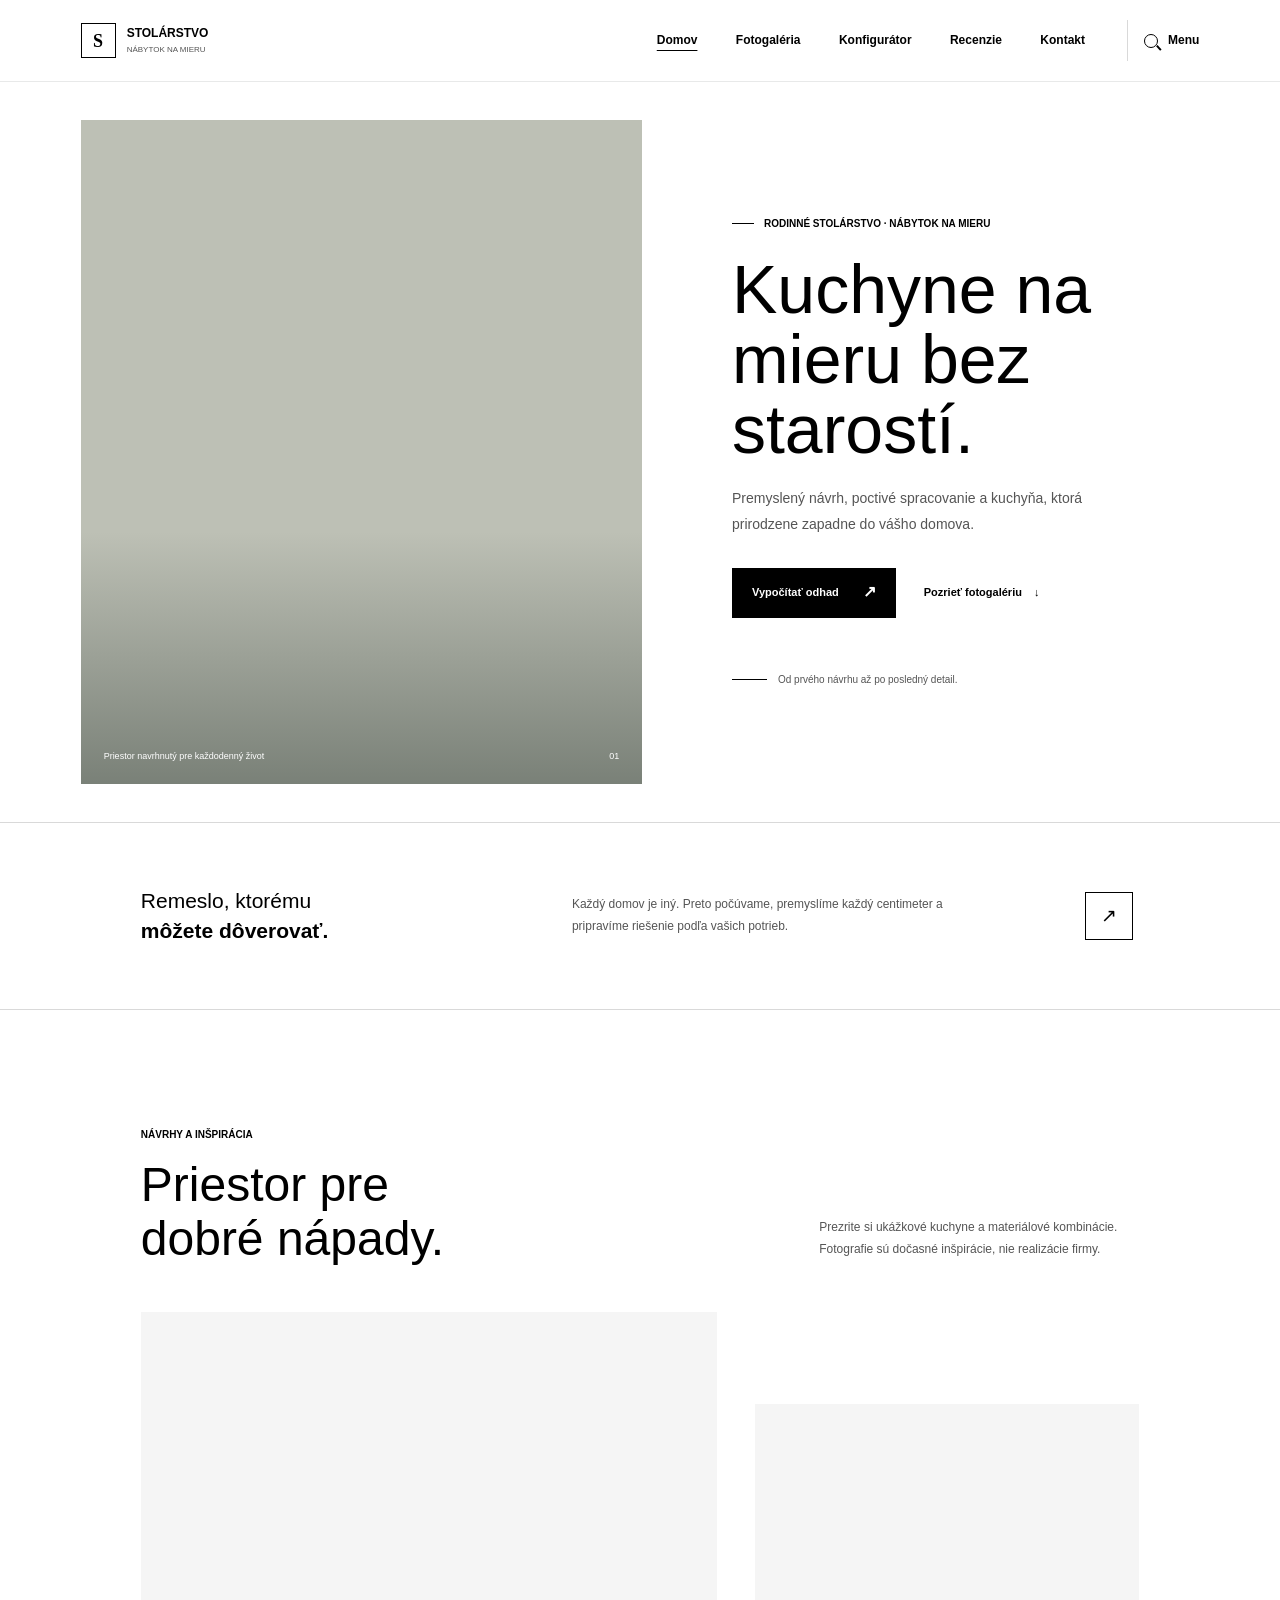
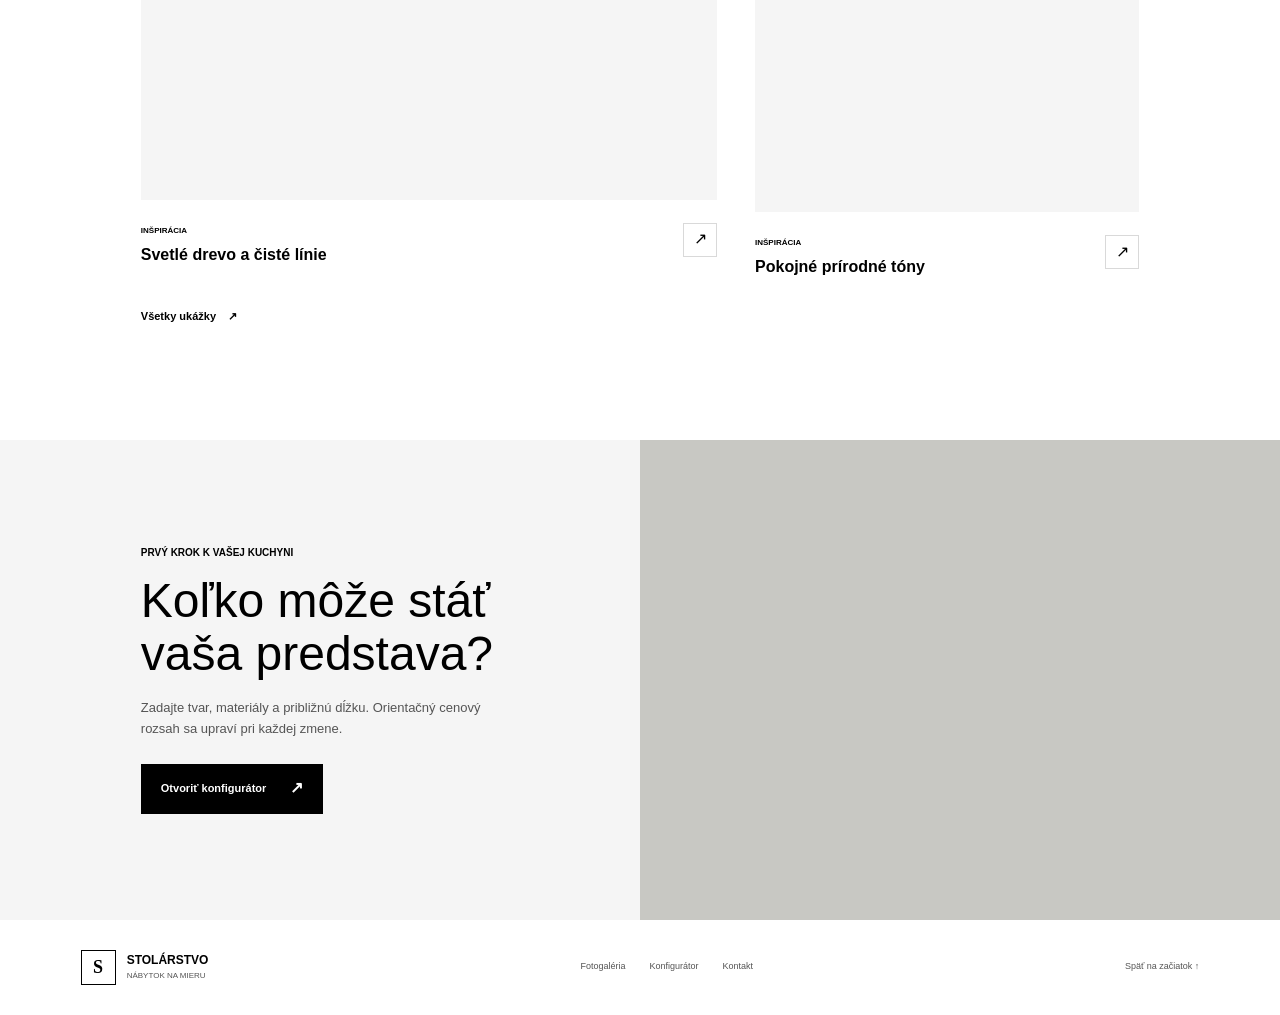
==== index.html @ f1f0528e "Reálna stránka" ====
<!doctype html>
<html lang="sk">
<head>
  <meta charset="utf-8">
  <meta name="viewport" content="width=device-width, initial-scale=1">
  <meta name="theme-color" content="#ffffff">
  <meta name="description" content="Rodinné stolárstvo a kuchyne na mieru. Pozrite si ukážky a vypočítajte si orientačnú cenu kuchyne.">
  <title>Stolárstvo na mieru | Domov</title>
  <link rel="stylesheet" href="styles.css">
  <script src="app.js" defer></script>
</head>
<body>
  <header class="site-header">
    <a class="brand" href="index.html" aria-label="Stolárstvo, domov">
      <span class="brand-mark" aria-hidden="true">S</span>
      <span>STOLÁRSTVO<span class="brand-sub">NÁBYTOK NA MIERU</span></span>
    </a>
    <nav class="desktop-nav" aria-label="Hlavná navigácia">
      <a href="index.html" aria-current="page">Domov</a>
      <a href="galeria.html">Fotogaléria</a>
      <a href="konfigurator.html">Konfigurátor</a>
      <a href="recenzie.html">Recenzie</a>
      <a href="kontakt.html">Kontakt</a>
    </nav>
    <button class="menu-toggle" type="button" aria-expanded="false" aria-controls="quick-menu" aria-label="Otvoriť ponuku">
      <span class="search-icon" aria-hidden="true"></span><span>Menu</span>
    </button>
    <nav class="quick-menu" id="quick-menu" aria-label="Ponuka" hidden>
      <a href="index.html" aria-current="page">Domov <span>01</span></a>
      <a href="galeria.html">Fotogaléria <span>02</span></a>
      <a href="konfigurator.html">Konfigurátor <span>03</span></a>
      <a href="recenzie.html">Recenzie <span>04</span></a>
      <a href="kontakt.html">Kontakt <span>05</span></a>
    </nav>
  </header>

  <main>
    <section class="hero" id="domov">
      <div class="hero-copy">
        <p class="eyebrow"><span></span> Rodinné stolárstvo · nábytok na mieru</p>
        <h1>Kuchyne na<br>mieru bez<br><em>starostí.</em></h1>
        <p class="hero-lead">Premyslený návrh, poctivé spracovanie a kuchyňa, ktorá prirodzene zapadne do vášho domova.</p>
        <div class="hero-actions">
          <a class="button button-dark" href="konfigurator.html">Vypočítať odhad <span aria-hidden="true">↗</span></a>
          <a class="text-link" href="galeria.html">Pozrieť fotogalériu <span aria-hidden="true">↓</span></a>
        </div>
        <div class="hero-note"><span class="note-line"></span><span>Od prvého návrhu až po posledný detail.</span></div>
      </div>
      <div class="hero-image" role="img" aria-label="Svetlá kuchyňa s drevenými detailmi">
        <div class="image-caption"><span>Priestor navrhnutý pre každodenný život</span><span>01</span></div>
      </div>
    </section>

    <section class="intro-band" aria-label="Prístup firmy">
      <p>Remeslo, ktorému<br><strong>môžete dôverovať.</strong></p>
      <p>Každý domov je iný. Preto počúvame, premyslíme každý centimeter a pripravíme riešenie podľa vašich potrieb.</p>
      <a href="kontakt.html" class="round-link" aria-label="Kontaktujte nás">↗</a>
    </section>

    <section class="section-wrap home-gallery" aria-labelledby="home-gallery-title">
      <div class="section-heading">
        <div><p class="eyebrow">Návrhy a inšpirácia</p><h2 id="home-gallery-title">Priestor pre<br><em>dobré nápady.</em></h2></div>
        <p>Prezrite si ukážkové kuchyne a materiálové kombinácie. Fotografie sú dočasné inšpirácie, nie realizácie firmy.</p>
      </div>
      <div class="project-grid">
        <a class="project project-large" href="galeria.html">
          <div class="project-photo photo-one" role="img" aria-label="Svetlá kuchyňa s drevenými prvkami"></div>
          <div class="project-meta"><div><span class="project-type">INŠPIRÁCIA</span><h3>Svetlé drevo a čisté línie</h3></div><span class="project-arrow" aria-hidden="true">↗</span></div>
        </a>
        <a class="project project-small" href="galeria.html">
          <div class="project-photo photo-two" role="img" aria-label="Moderný jedálenský priestor v prírodných odtieňoch"></div>
          <div class="project-meta"><div><span class="project-type">INŠPIRÁCIA</span><h3>Pokojné prírodné tóny</h3></div><span class="project-arrow" aria-hidden="true">↗</span></div>
        </a>
      </div>
      <a class="text-link section-link" href="galeria.html">Všetky ukážky <span aria-hidden="true">↗</span></a>
    </section>

    <section class="home-config">
      <div class="home-config-copy">
        <p class="eyebrow">Prvý krok k vašej kuchyni</p>
        <h2>Koľko môže stáť<br><em>vaša predstava?</em></h2>
        <p>Zadajte tvar, materiály a približnú dĺžku. Orientačný cenový rozsah sa upraví pri každej zmene.</p>
        <a class="button button-dark" href="konfigurator.html">Otvoriť konfigurátor <span aria-hidden="true">↗</span></a>
      </div>
      <div class="home-config-image" role="img" aria-label="Detail modernej kuchyne"></div>
    </section>
  </main>

  <footer class="site-footer">
    <a class="brand brand-footer" href="index.html"><span class="brand-mark" aria-hidden="true">S</span><span>STOLÁRSTVO<span class="brand-sub">NÁBYTOK NA MIERU</span></span></a>
    <nav aria-label="Odkazy v pätičke"><a href="galeria.html">Fotogaléria</a><a href="konfigurator.html">Konfigurátor</a><a href="kontakt.html">Kontakt</a></nav>
    <a href="#domov">Späť na začiatok ↑</a>
  </footer>
</body>
</html>
---- styles.css ----
:root {
  color-scheme: light;
  --paper: #ffffff;
  --paper-deep: #f5f5f5;
  --ink: #000000;
  --muted: #555555;
  --green: #000000;
  --clay: #000000;
  --line: #d9d9d9;
  --display: Calibre, Helvetica, Arial, sans-serif;
  --body: Calibre, Helvetica, Arial, sans-serif;
}

* { box-sizing: border-box; }
html { scroll-behavior: smooth; scroll-padding-top: 6rem; }
body { margin: 0; background: var(--paper); color: var(--ink); font-family: var(--body); line-height: 1.55; }
a { color: inherit; text-decoration: none; }
button, input, select { font: inherit; }
button, a, select { -webkit-tap-highlight-color: transparent; }
::selection { color: white; background: var(--clay); }

.site-header { height: 82px; padding: 0 6.3vw; display: flex; align-items: center; justify-content: space-between; position: relative; z-index: 5; border-bottom: 1px solid rgba(30, 45, 39, .1); }
.brand { display: inline-flex; gap: 11px; align-items: center; font: 800 12px/1.1 var(--display); letter-spacing: 0; }
.brand-mark { width: 35px; height: 35px; border: 1px solid var(--ink); display: grid; place-items: center; font: 600 18px/1 Georgia, serif; }
.brand-sub { display: block; margin-top: 5px; font: 500 8px/1 var(--body); letter-spacing: 0; color: var(--muted); }
.desktop-nav { display: flex; align-items: center; gap: clamp(20px, 3vw, 46px); margin-left: auto; margin-right: 42px; }
.desktop-nav a, .menu-toggle { font-size: 12px; font-weight: 600; }
.desktop-nav a { transition: color .2s ease; }
.desktop-nav a:hover, .text-link:hover { color: var(--clay); }
.menu-toggle { display: flex; align-items: center; gap: 10px; padding: 11px 0 11px 16px; border: 0; border-left: 1px solid var(--line); background: transparent; cursor: pointer; }
.search-icon { width: 14px; height: 14px; border: 1.5px solid currentColor; border-radius: 50%; display: inline-block; position: relative; }
.search-icon::after { content: ""; width: 6px; height: 1.5px; background: currentColor; position: absolute; right: -5px; bottom: -2px; transform: rotate(48deg); }
.quick-menu { position: absolute; right: 6.3vw; top: 70px; width: min(330px, calc(100vw - 32px)); padding: 12px 24px; background: var(--ink); color: var(--paper); box-shadow: 0 16px 40px #18272030; }
.quick-menu[hidden] { display: none; }
.quick-menu a { min-height: 54px; border-bottom: 1px solid #ffffff25; display: flex; justify-content: space-between; align-items: center; font: 600 14px var(--display); }
.quick-menu a:last-child { border-bottom: 0; }
.quick-menu a span { color: #c8a58d; font: 500 10px var(--body); }

.hero { position: relative; min-height: min(740px, calc(100vh - 82px)); display: grid; grid-template-columns: 1.05fr .95fr; padding: 0 6.3vw; overflow: hidden; }
.hero-copy { grid-column: 2; grid-row: 1; align-self: center; padding: 70px 0 70px 5vw; position: relative; z-index: 1; animation: rise-in .7s both; }
.eyebrow { margin: 0 0 24px; color: var(--clay); font: 700 10px/1.3 var(--body); letter-spacing: 0; text-transform: uppercase; }
.hero .eyebrow { display: flex; align-items: center; gap: 10px; }
.hero .eyebrow span { width: 22px; height: 1px; background: var(--clay); }
h1, h2, h3, p { margin-top: 0; }
h1, h2 { font-family: var(--display); font-weight: 500; letter-spacing: 0; }
h1 { margin-bottom: 22px; font-size: clamp(48px, 6vw, 84px); line-height: 1.03; }
h1 em, h2 em { color: inherit; font-family: inherit; font-style: normal; font-weight: 400; }
.hero-lead { max-width: 405px; color: var(--muted); font-size: 14px; line-height: 1.85; }
.hero-actions { display: flex; align-items: center; gap: 28px; margin-top: 30px; }
.button { min-height: 50px; display: inline-flex; justify-content: center; align-items: center; gap: 24px; padding: 0 20px; border: 0; font-size: 11px; font-weight: 700; cursor: pointer; transition: background .2s ease, transform .2s ease; }
.button:hover { transform: translateY(-2px); }
.button span { font-size: 16px; }
.button-dark { color: white; background: var(--green); }
.button-dark:hover { background: #20342b; }
.button-clay { color: white; background: var(--clay); }
.button-clay:hover { background: #9e4b34; }
.button-light { color: var(--ink); background: var(--paper); }
.button-light:hover { background: white; }
.text-link { display: inline-flex; gap: 12px; align-items: center; font-size: 11px; font-weight: 700; transition: color .2s; }
.hero-note { display: flex; align-items: center; gap: 11px; margin-top: 54px; color: var(--muted); font-size: 10px; }
.note-line { width: 35px; height: 1px; background: var(--clay); }
.hero-image { grid-column: 1; grid-row: 1; position: relative; min-height: 580px; margin: 38px 2vw 38px 0; background: #bdc0b5 url("https://images.unsplash.com/photo-1600607687939-ce8a6c25118c?auto=format&fit=crop&w=1400&q=85") center 55% / cover; animation: image-in .9s both; }
.hero-image::after { content: ""; inset: 0; position: absolute; background: linear-gradient(0deg, #16231d67, transparent 38%); }
.image-caption { position: absolute; z-index: 1; bottom: 20px; left: 23px; right: 23px; color: white; display: flex; justify-content: space-between; font-size: 9px; }
.hero-stamp { display: none; }
.stamp-star { margin-top: 4px; font-size: 15px; }
.hero-index { position: absolute; left: 1.6vw; bottom: 52px; writing-mode: vertical-rl; color: #a7a69e; font-size: 9px; }

.intro-band { min-height: 188px; padding: 38px 11vw; background: var(--paper); color: var(--ink); border-top: 1px solid var(--line); border-bottom: 1px solid var(--line); display: grid; grid-template-columns: 1fr 1.25fr 54px; gap: 8vw; align-items: center; }
.intro-band p:first-child { margin: 0; font: 400 21px/1.45 var(--display); }
.intro-band p:first-child strong { font-weight: 700; }
.intro-band p:nth-child(2) { max-width: 410px; margin: 0; color: var(--muted); font-size: 12px; line-height: 1.8; }
.round-link { width: 48px; height: 48px; display: grid; place-items: center; border: 1px solid var(--ink); font-size: 19px; transition: background .2s, color .2s; }
.round-link:hover { background: var(--ink); color: white; }

.section-wrap { padding: 118px 11vw 112px; }
.section-heading { display: flex; justify-content: space-between; align-items: end; gap: 40px; margin-bottom: 46px; }
.section-heading .eyebrow, .config-content .eyebrow { margin-bottom: 17px; }
h2 { margin-bottom: 0; font-size: clamp(38px, 4.5vw, 60px); line-height: 1.12; }
.section-heading > p { max-width: 320px; margin: 0 0 5px; color: var(--muted); font-size: 12px; line-height: 1.8; }
.project-grid { display: grid; grid-template-columns: 1.2fr .8fr; gap: 38px; align-items: start; }
.project-small { margin-top: 92px; }
.project-photo { width: 100%; background-color: var(--paper-deep); background-position: center; background-size: cover; }
.photo-one { aspect-ratio: 1.18; background-image: url("https://images.unsplash.com/photo-1600607687920-4e2a09cf159d?auto=format&fit=crop&w=1200&q=85"); }
.photo-two { aspect-ratio: .94; background-image: url("https://images.unsplash.com/photo-1600210492486-724fe5c67fb0?auto=format&fit=crop&w=1000&q=85"); }
.project-meta { display: flex; justify-content: space-between; align-items: center; padding: 16px 0 0; }
.project-type { color: var(--clay); font-size: 8px; font-weight: 700; }
.project h3 { margin: 5px 0 0; font: 600 16px var(--display); }
.project-arrow { width: 34px; height: 34px; border: 1px solid var(--line); display: grid; place-items: center; transition: background .2s; }
.project:hover .project-arrow { background: var(--paper-deep); }
.project-disclaimer { margin: 9px 0 0; color: var(--muted); font-size: 10px; line-height: 1.65; }
.gallery-note { display: flex; gap: 9px; align-items: center; margin-top: 32px; color: var(--muted); font-size: 10px; }
.gallery-dot { width: 6px; height: 6px; background: var(--clay); border-radius: 50%; }

.config-section { display: grid; grid-template-columns: 1fr 1fr; min-height: 690px; background: var(--paper-deep); }
.config-photo { background: #b6a48e url("https://images.unsplash.com/photo-1600607687939-ce8a6c25118c?auto=format&fit=crop&w=1200&q=85") center / cover; min-height: 620px; }
.config-content { width: min(520px, 100%); align-self: center; padding: 84px clamp(35px, 7vw, 100px); }
.config-content h2 { font-size: clamp(38px, 4vw, 54px); }
.config-intro { max-width: 400px; margin: 19px 0 28px; color: var(--muted); font-size: 12px; line-height: 1.8; }
.config-form { display: grid; grid-template-columns: 1fr 1.3fr; align-items: center; column-gap: 14px; }
.config-form label { display: flex; gap: 10px; align-items: center; padding: 11px 0; border-bottom: 1px solid #c9c1b4; font-size: 10px; color: var(--clay); }
.config-form label span { color: var(--ink); font-weight: 600; }
.config-form select { width: 100%; height: 43px; padding: 0 22px 0 5px; border: 0; border-bottom: 1px solid #c9c1b4; border-radius: 0; background: transparent; color: var(--muted); font-size: 10px; }
.config-form select:focus, .email-form input:focus { outline: 1px solid var(--clay); outline-offset: 2px; }
.config-form .button { grid-column: 1 / -1; justify-self: start; margin-top: 23px; }
.form-note { grid-column: 1 / -1; max-width: 350px; margin: 12px 0 0; color: var(--muted); font-size: 9px; line-height: 1.65; }

.reviews { min-height: 400px; display: grid; grid-template-columns: 100px 1fr auto; align-items: center; gap: 25px; }
.review-mark { align-self: start; color: var(--clay); font: 120px/.8 Georgia, serif; }
.review-copy .eyebrow { margin-bottom: 15px; }
.review-copy h2 { font-size: clamp(34px, 4vw, 52px); }
.review-copy > p:last-child { margin: 18px 0 0; color: var(--muted); font-size: 11px; }
.reviews > .text-link { align-self: end; margin-bottom: 45px; white-space: nowrap; }

.contact-section { min-height: 440px; padding: 82px 11vw; display: grid; grid-template-columns: 1.4fr .6fr; gap: 70px; background: var(--clay); color: white; }
.contact-main .eyebrow { color: #f2c8b7; }
.contact-main h2 { font-size: clamp(43px, 5vw, 66px); }
.contact-main h2 em { color: #bdbdbd; }
.contact-main > p:not(.eyebrow) { max-width: 395px; margin: 18px 0 25px; color: #f2ddd4; font-size: 12px; line-height: 1.8; }
.contact-side { display: flex; flex-direction: column; justify-content: space-between; padding-top: 12px; }
.contact-placeholder { display: flex; gap: 14px; align-items: center; color: #f5dfd6; font-size: 10px; line-height: 1.7; }
.contact-placeholder p { margin: 0; }
.contact-placeholder strong { color: white; }
.contact-symbol { width: 40px; height: 40px; display: grid; place-items: center; border: 1px solid #ffffff65; font-size: 18px; }
.reserve-link { display: flex; justify-content: space-between; align-items: center; padding: 16px 0; border-bottom: 1px solid #ffffff77; font-size: 11px; font-weight: 700; }
.reserve-link span:last-child { font-size: 18px; transition: transform .2s; }
.reserve-link:hover span:last-child { transform: translate(3px, -3px); }

.site-footer { min-height: 95px; padding: 20px 6.3vw; display: flex; justify-content: space-between; align-items: center; gap: 20px; color: var(--muted); font-size: 9px; }
.brand-footer { color: var(--ink); }
.email-dialog { width: min(480px, calc(100vw - 32px)); padding: 45px; border: 0; background: var(--paper); color: var(--ink); box-shadow: 0 25px 80px #10201855; }
.email-dialog::backdrop { background: #15241d9c; backdrop-filter: blur(3px); }
.dialog-close-form { position: absolute; right: 15px; top: 10px; }
.dialog-close { width: 36px; height: 36px; border: 0; background: transparent; color: var(--ink); font-size: 25px; cursor: pointer; }
.email-dialog .eyebrow { margin-bottom: 15px; }
.email-dialog h2 { margin-bottom: 24px; font-size: 37px; }
.email-form { display: grid; }
.email-form label { margin-bottom: 7px; font-size: 10px; font-weight: 700; }
.email-form input { height: 46px; margin-bottom: 17px; padding: 0 12px; border: 1px solid var(--line); background: white; font-size: 12px; }
.email-form .button { justify-self: start; }
.dialog-error { color: #9e3f2a; font-size: 11px; }

@keyframes rise-in { from { opacity: 0; transform: translateY(14px); } to { opacity: 1; transform: translateY(0); } }
@keyframes image-in { from { opacity: 0; transform: translateX(14px); } to { opacity: 1; transform: translateX(0); } }

@media (max-width: 850px) {
  .site-header { height: 72px; padding: 0 5vw; }
  .desktop-nav { gap: 18px; margin-right: 24px; }
  .desktop-nav a { font-size: 10px; }
  .hero { min-height: unset; padding: 0 5vw; grid-template-columns: 1fr 1fr; }
  .hero-copy { padding: 55px 8px 55px 0; }
  .hero-image { min-height: 500px; margin: 28px 0 28px 15px; }
  .hero-stamp { right: -8px; width: 90px; height: 90px; }
  .intro-band { padding: 34px 7vw; gap: 5vw; }
  .section-wrap { padding: 90px 7vw; }
  .config-content { padding: 70px 6vw; }
  .config-photo { min-height: 580px; }
  .reviews { grid-template-columns: 65px 1fr; }
  .reviews > .text-link { grid-column: 2; justify-self: start; margin: 0; }
  .contact-section { padding: 75px 7vw; }
}

@media (max-width: 620px) {
  html { scroll-padding-top: 4rem; }
  .site-header { height: 66px; padding: 0 20px; }
  .brand { font-size: 10px; }
  .brand-mark { width: 31px; height: 31px; }
  .desktop-nav { display: none; }
  .menu-toggle { font-size: 11px; }
  .quick-menu { top: 59px; right: 15px; }
  .hero { display: flex; flex-direction: column; padding: 0 20px; }
  .hero-copy { padding: 52px 0 28px; }
  .hero .eyebrow { margin-bottom: 20px; }
  h1 { font-size: clamp(48px, 13vw, 68px); }
  .hero-lead { max-width: 340px; font-size: 13px; }
  .hero-actions { gap: 19px; flex-wrap: wrap; }
  .button { min-height: 47px; }
  .hero-note { margin-top: 32px; }
  .hero-image { min-height: 370px; margin: 0 0 25px; background-position: center; }
  .hero-stamp { top: 15px; right: 12px; width: 76px; height: 76px; font-size: 8px; }
  .hero-index { display: none; }
  .intro-band { padding: 35px 22px; grid-template-columns: 1fr 44px; gap: 15px 20px; }
  .intro-band p:first-child { font-size: 19px; }
  .intro-band p:nth-child(2) { grid-row: 2; grid-column: 1 / -1; }
  .round-link { grid-column: 2; grid-row: 1; width: 42px; height: 42px; }
  .section-wrap { padding: 75px 22px; }
  .section-heading { display: block; margin-bottom: 31px; }
  .section-heading > p { margin-top: 18px; }
  .project-grid { grid-template-columns: 1fr; gap: 32px; }
  .project-small { margin-top: 0; }
  .photo-one { aspect-ratio: 1.05; }
  .photo-two { aspect-ratio: 1.1; }
  .gallery-note { align-items: flex-start; line-height: 1.6; }
  .config-section { grid-template-columns: 1fr; }
  .config-photo { min-height: 340px; }
  .config-content { padding: 65px 22px 72px; }
  .config-form { column-gap: 9px; grid-template-columns: .9fr 1.1fr; }
  .config-form label { gap: 7px; font-size: 9px; }
  .config-form select { font-size: 9px; }
  .reviews { min-height: unset; padding: 70px 22px; grid-template-columns: 39px 1fr; gap: 15px; }
  .review-mark { font-size: 75px; }
  .review-copy h2 { font-size: 35px; }
  .reviews > .text-link { grid-column: 2; }
  .contact-section { padding: 68px 22px 48px; grid-template-columns: 1fr; gap: 42px; }
  .contact-main h2 { font-size: 46px; }
  .contact-side { gap: 38px; }
  .site-footer { padding: 25px 20px; flex-wrap: wrap; }
  .site-footer > span { order: 3; width: 100%; }
  .site-footer > a:last-child { font-size: 9px; }
  .email-dialog { padding: 40px 25px 28px; }
}

@media (prefers-reduced-motion: reduce) {
  *, *::before, *::after { scroll-behavior: auto !important; animation-duration: .01ms !important; animation-iteration-count: 1 !important; transition-duration: .01ms !important; }
}

.desktop-nav a[aria-current="page"], .quick-menu a[aria-current="page"] { text-decoration: underline; text-underline-offset: 6px; }
.button-dark:hover { background: #292929; }
.hero h1 { font-size: 68px; }
.section-heading h2, .home-config h2 { font-size: 48px; }
.site-footer nav { display: flex; gap: 24px; }
.site-footer nav a:hover, .site-footer > a:last-child:hover { color: var(--ink); }
.section-link { margin-top: 32px; }

.home-config { display: grid; grid-template-columns: 1fr 1fr; min-height: 480px; background: var(--paper-deep); }
.home-config-copy { align-self: center; padding: 70px 11vw; }
.home-config-copy .eyebrow { margin-bottom: 16px; }
.home-config-copy h2 { margin: 0 0 18px; line-height: 1.1; }
.home-config-copy > p:not(.eyebrow) { max-width: 390px; margin-bottom: 25px; color: var(--muted); font-size: 13px; }
.home-config-image { min-height: 430px; background: #c8c8c3 url("https://images.unsplash.com/photo-1600607687939-ce8a6c25118c?auto=format&fit=crop&w=1200&q=85") center / cover; }

.page-main { min-height: calc(100vh - 180px); }
.page-intro { max-width: 1180px; margin: 0 auto; padding: 92px 40px 58px; }
.page-intro .eyebrow { margin-bottom: 18px; }
.page-title { margin: 0 0 18px; font-size: 62px; line-height: 1.04; }
.page-intro > p:last-child { max-width: 570px; margin: 0; color: var(--muted); font-size: 14px; line-height: 1.8; }
.page-intro + .gallery-grid, .page-intro + .review-summary, .page-intro + .contact-details { margin-top: 0; }

.config-layout { display: grid; grid-template-columns: minmax(300px, .9fr) minmax(440px, 1.1fr); align-items: stretch; background: var(--paper-deep); }
.config-page-photo { min-height: 760px; background: #c6c6c1 url("https://images.unsplash.com/photo-1600607687939-ce8a6c25118c?auto=format&fit=crop&w=1200&q=85") center / cover; }
.config-panel { width: min(680px, 100%); align-self: center; padding: 60px clamp(35px, 6vw, 88px); }
.config-panel > .eyebrow { margin-bottom: 24px; }
.config-form-page { grid-template-columns: repeat(2, minmax(0, 1fr)); gap: 17px 20px; }
.config-form-page .field { min-width: 0; }
.field { display: grid; gap: 8px; }
.field > label { font-size: 11px; font-weight: 600; }
.field select, .field input { width: 100%; height: 46px; padding: 0 12px; border: 1px solid #c9c9c9; border-radius: 0; background: white; color: var(--ink); font-size: 12px; }
.field select:focus, .field input:focus { outline: 1px solid var(--ink); outline-offset: 2px; }
.length-input { position: relative; }
.length-input input { padding-right: 36px; }
.length-input > span { position: absolute; right: 12px; top: 50%; color: var(--muted); font-size: 12px; transform: translateY(-50%); }
.field input:disabled { background: #e8e8e8; color: #777; }
.check-field { display: flex; align-items: center; gap: 10px; align-self: end; min-height: 46px; font-size: 11px; cursor: pointer; }
.check-field input { width: 16px; height: 16px; accent-color: var(--ink); }
.price-result { grid-column: 1 / -1; margin-top: 8px; padding: 20px 0 17px; border-top: 1px solid #c9c9c9; border-bottom: 1px solid #c9c9c9; }
.result-label { display: block; margin-bottom: 5px; color: var(--muted); font-size: 11px; }
.price-result output { display: block; font-size: 25px; font-weight: 600; font-variant-numeric: tabular-nums; }
.price-result p { margin: 8px 0 0; color: var(--muted); font-size: 10px; }
.config-form-page > .button { grid-column: 1 / -1; justify-self: start; margin-top: 1px; }
.booking-link { margin-top: 24px; }
.email-dialog { position: fixed; max-height: calc(100vh - 32px); overflow: auto; }
.dialog-summary { padding: 12px 0; border-top: 1px solid var(--line); border-bottom: 1px solid var(--line); color: var(--muted); font-size: 12px; }
.form-status { margin: 14px 0 0; color: var(--ink); font-size: 12px; font-weight: 600; }

.gallery-grid { display: grid; grid-template-columns: repeat(2, minmax(0, 1fr)); gap: 55px 38px; max-width: 1180px; margin: 0 auto; padding: 0 40px 20px; }
.gallery-item { min-width: 0; }
.gallery-item-offset { margin-top: 100px; }
.gallery-item img { display: block; width: 100%; aspect-ratio: 1.15; object-fit: cover; background: var(--paper-deep); }
.gallery-item > div { padding-top: 16px; }
.gallery-item h2 { margin: 6px 0 5px; font-size: 19px; line-height: 1.3; }
.gallery-item p { max-width: 420px; margin: 0; color: var(--muted); font-size: 12px; }
.gallery-disclaimer { max-width: 1180px; margin: 25px auto 0; padding: 0 40px 90px; color: var(--muted); font-size: 11px; }

.review-summary { max-width: 1180px; margin: 0 auto 34px; padding: 27px 40px; display: flex; align-items: center; gap: 24px; border-top: 1px solid var(--line); border-bottom: 1px solid var(--line); }
.review-summary > div { display: flex; align-items: center; gap: 15px; }
.summary-number { font-size: 42px; line-height: 1; font-variant-numeric: tabular-nums; }
.stars { color: #8a6a22; font-size: 16px; letter-spacing: 1px; }
.review-summary p { margin: 0; color: var(--muted); font-size: 11px; line-height: 1.7; }
.review-summary strong { color: var(--ink); }
.review-list { max-width: 1180px; margin: 0 auto; padding: 0 40px; display: grid; grid-template-columns: repeat(3, minmax(0, 1fr)); gap: 34px; }
.review-item { padding: 20px 0 25px; border-bottom: 1px solid var(--line); }
.review-rating { display: flex; flex-direction: column; align-items: flex-start; gap: 5px; }
.review-rating > span:last-child { color: var(--muted); font-size: 9px; text-transform: uppercase; }
.review-item h2 { margin: 22px 0 10px; font-size: 20px; line-height: 1.3; }
.review-item > p:not(.review-author) { min-height: 80px; margin: 0; color: var(--muted); font-size: 12px; line-height: 1.8; }
.review-author { margin: 20px 0 0; font-size: 11px; font-weight: 600; }
.review-author span { padding: 0 5px; color: #888; }
.review-cta { margin-top: 95px; padding: 65px 11vw; display: flex; flex-wrap: wrap; align-items: center; gap: 20px 40px; background: var(--paper-deep); }
.review-cta .eyebrow { flex-basis: 100%; margin: 0; }
.review-cta h2 { margin: 0 auto 0 0; font-size: 32px; }

.contact-details { max-width: 1180px; margin: 0 auto; padding: 0 40px 85px; display: grid; grid-template-columns: 1fr 1fr; gap: 70px; }
.contact-detail { padding-top: 18px; border-top: 1px solid var(--ink); }
.contact-detail .eyebrow { margin-bottom: 18px; }
.contact-detail h2 { margin: 0 0 14px; font-size: 24px; }
.contact-detail > a, .contact-detail > p:not(.eyebrow) { display: block; margin: 5px 0; color: var(--muted); font-size: 13px; }
.contact-detail > a:hover { color: var(--ink); text-decoration: underline; text-underline-offset: 3px; }
.booking-section { padding: 75px max(40px, calc((100% - 1100px) / 2)); display: grid; grid-template-columns: 1fr 1fr; gap: 70px; background: var(--paper-deep); scroll-margin-top: 30px; }
.booking-copy { align-self: center; }
.booking-copy .eyebrow { margin-bottom: 16px; }
.booking-copy h2 { margin: 0 0 18px; font-size: 44px; line-height: 1.1; }
.booking-copy > p:last-child { max-width: 390px; margin: 0; color: var(--muted); font-size: 12px; line-height: 1.8; }
.booking-form { display: grid; grid-template-columns: 1fr 1fr; align-content: center; gap: 16px; }
.booking-form > .button, .booking-form > .form-note, .booking-form > .form-status { grid-column: 1 / -1; }
.booking-form > .button { justify-self: start; margin-top: 6px; }
.booking-form .form-note { max-width: none; margin: 0; }

@media (max-width: 850px) {
  .page-intro { padding: 75px 7vw 45px; }
  .config-layout { grid-template-columns: .8fr 1.2fr; }
  .config-page-photo { min-height: 700px; }
  .config-panel { padding: 50px 5vw; }
  .gallery-grid, .review-list { padding-right: 7vw; padding-left: 7vw; }
  .review-summary, .contact-details { margin-right: 7vw; margin-left: 7vw; padding-right: 0; padding-left: 0; }
  .contact-details { gap: 40px; }
  .booking-section { padding-right: 7vw; padding-left: 7vw; gap: 40px; }
  .gallery-disclaimer { padding-right: 7vw; padding-left: 7vw; }
  .home-config-copy { padding: 60px 7vw; }
}

@media (max-width: 620px) {
  .hero h1 { font-size: 48px; }
  .section-heading h2, .home-config h2 { font-size: 36px; }
  .page-intro { padding: 58px 22px 36px; }
  .page-title { font-size: 43px; }
  .config-layout { grid-template-columns: 1fr; }
  .config-page-photo { min-height: 320px; }
  .config-panel { padding: 50px 22px 56px; }
  .config-form-page { grid-template-columns: 1fr; gap: 17px; }
  .check-field { min-height: 34px; }
  .price-result, .config-form-page > .button { grid-column: 1; }
  .price-result output { font-size: 22px; }
  .gallery-grid { grid-template-columns: 1fr; gap: 35px; padding-right: 22px; padding-left: 22px; }
  .gallery-item-offset { margin-top: 0; }
  .gallery-item img { aspect-ratio: 1.05; }
  .gallery-disclaimer { padding: 0 22px 60px; }
  .review-summary { margin-right: 22px; margin-left: 22px; padding: 22px 0; gap: 14px; }
  .review-summary > div { align-items: flex-start; flex-direction: column; gap: 5px; }
  .summary-number { font-size: 36px; }
  .review-list { grid-template-columns: 1fr; gap: 12px; padding-right: 22px; padding-left: 22px; }
  .review-item > p:not(.review-author) { min-height: 0; }
  .review-cta { margin-top: 65px; padding: 45px 22px; }
  .review-cta h2 { flex-basis: 100%; font-size: 27px; }
  .review-cta .button { justify-self: start; }
  .contact-details { grid-template-columns: 1fr; gap: 34px; margin-right: 22px; margin-left: 22px; padding: 0 0 58px; }
  .booking-section { grid-template-columns: 1fr; gap: 35px; padding: 50px 22px; }
  .booking-copy h2 { font-size: 36px; }
  .booking-form { grid-template-columns: 1fr; }
  .booking-form > .button, .booking-form > .form-note, .booking-form > .form-status { grid-column: 1; }
  .home-config { grid-template-columns: 1fr; }
  .home-config-copy { padding: 55px 22px; }
  .home-config-image { min-height: 330px; }
  .site-footer nav { order: 4; width: 100%; flex-wrap: wrap; }
}
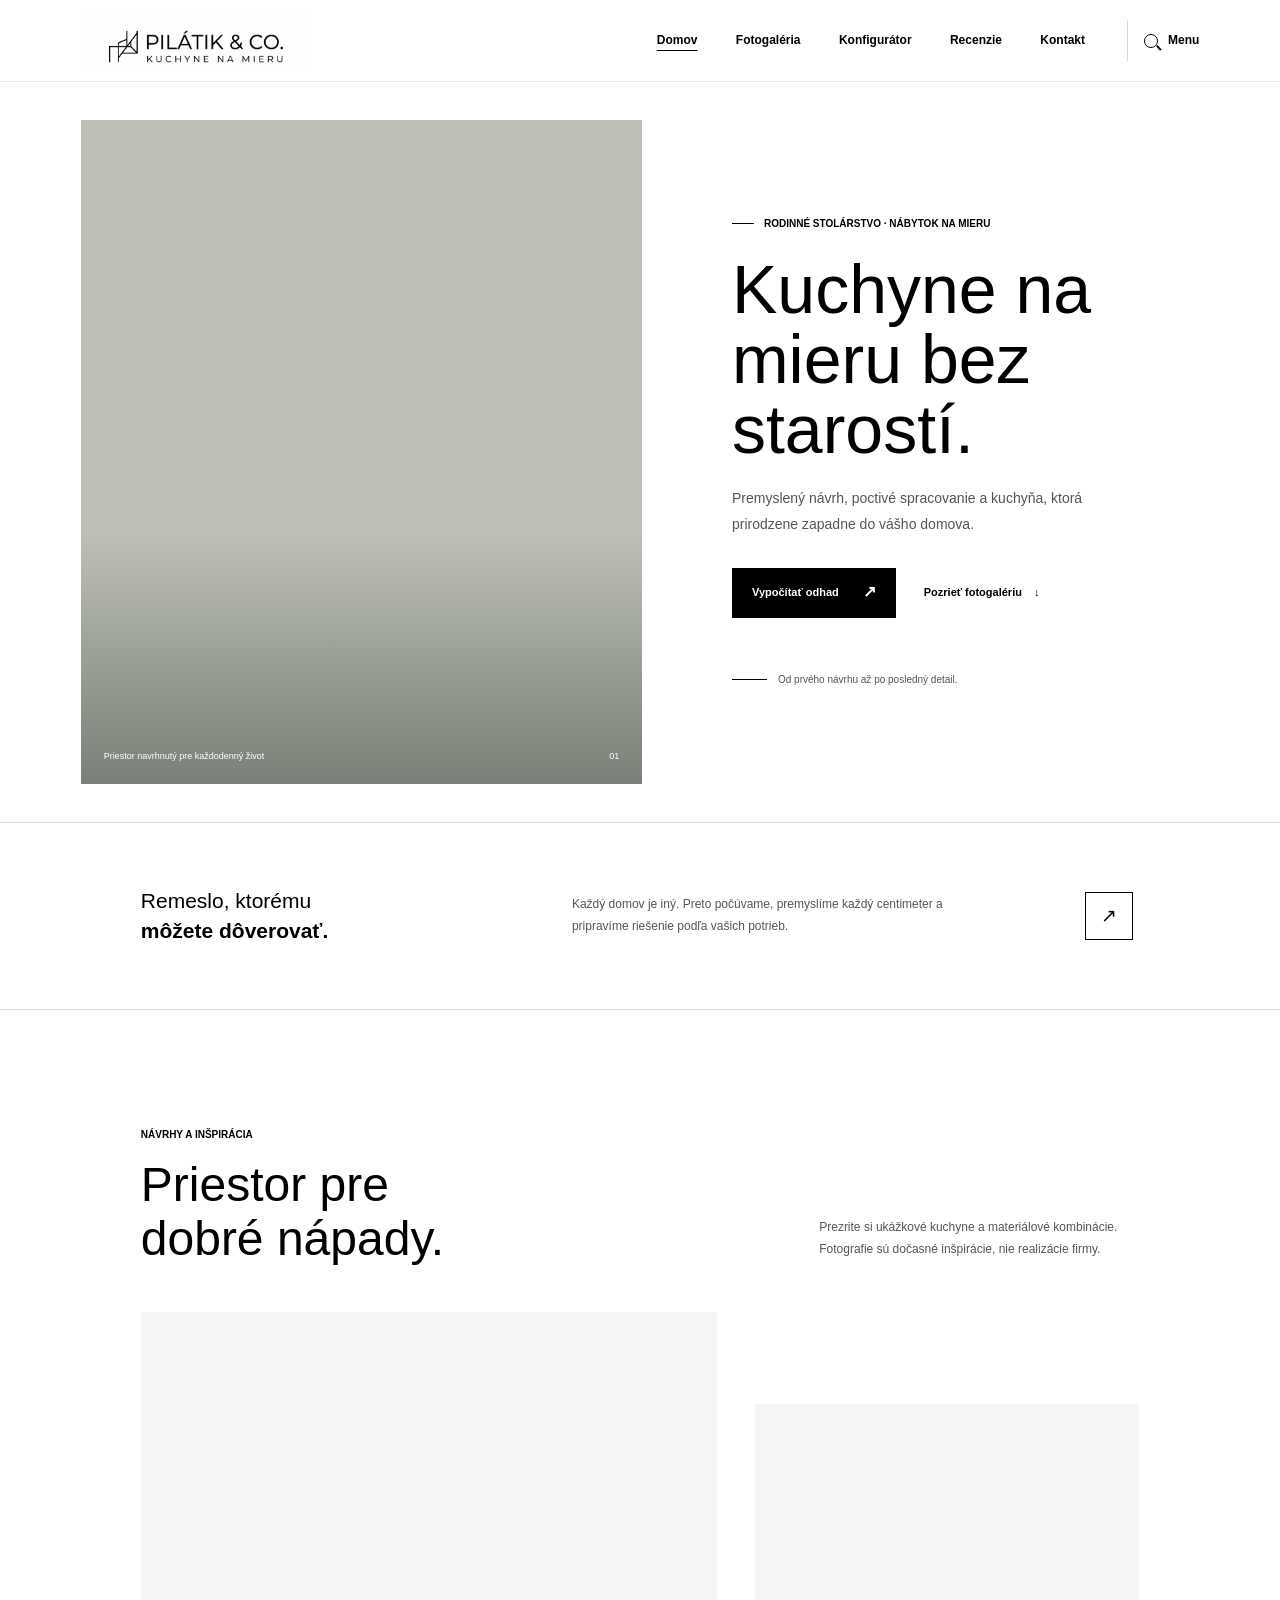
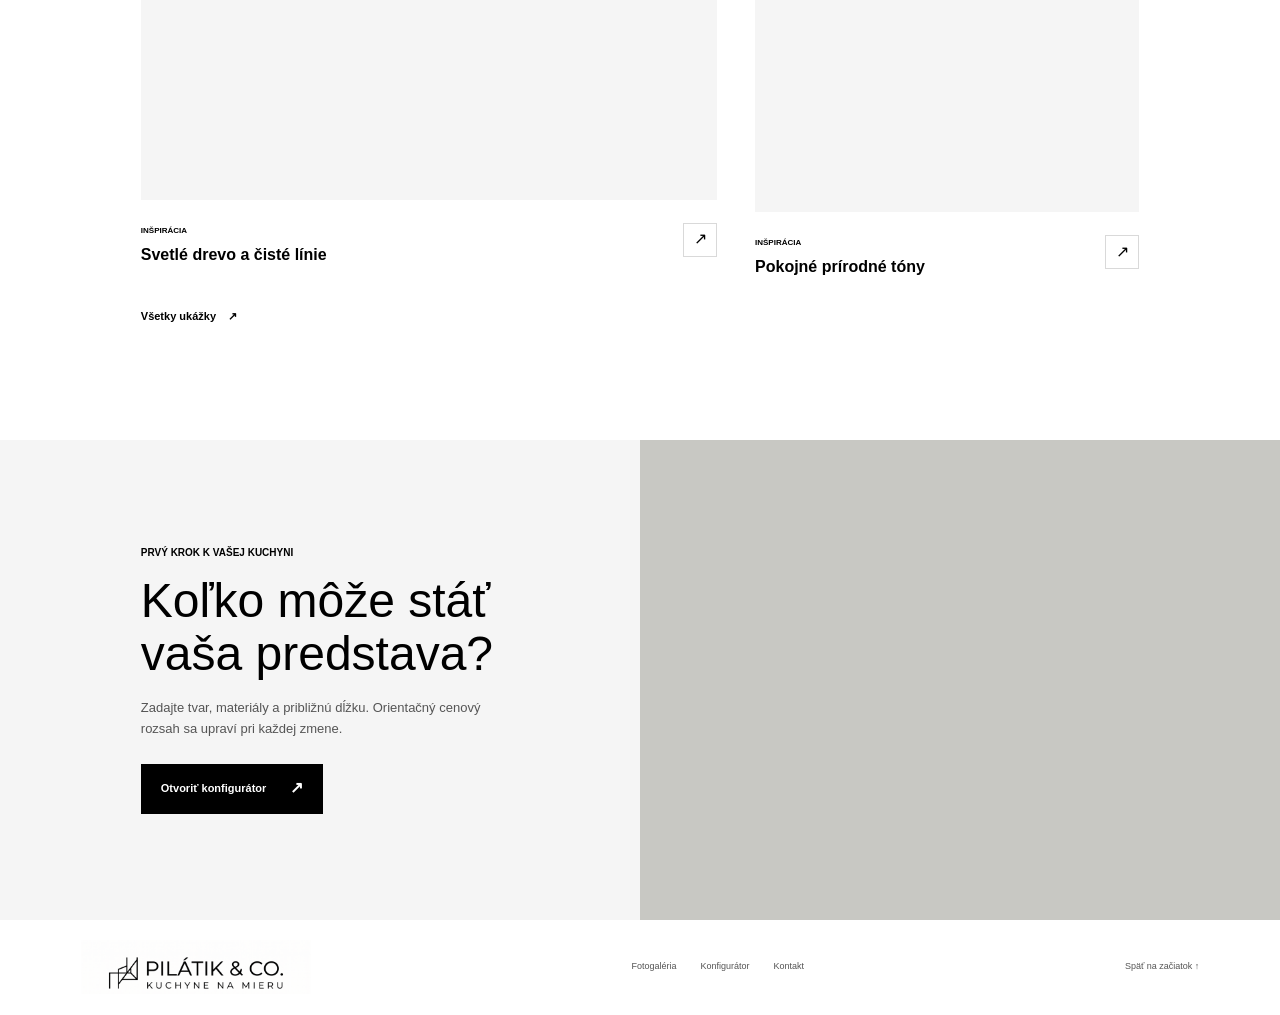
==== commit 7c292a65: "Logo a Favicon" ====
--- a/index.html
+++ b/index.html
@@ -6,14 +6,14 @@
   <meta name="theme-color" content="#ffffff">
   <meta name="description" content="Rodinné stolárstvo a kuchyne na mieru. Pozrite si ukážky a vypočítajte si orientačnú cenu kuchyne.">
   <title>Stolárstvo na mieru | Domov</title>
+  <link rel="icon" type="image/svg+xml" href="favicon.svg">
   <link rel="stylesheet" href="styles.css">
   <script src="app.js" defer></script>
 </head>
 <body>
   <header class="site-header">
-    <a class="brand" href="index.html" aria-label="Stolárstvo, domov">
-      <span class="brand-mark" aria-hidden="true">S</span>
-      <span>STOLÁRSTVO<span class="brand-sub">NÁBYTOK NA MIERU</span></span>
+    <a class="brand" href="index.html" aria-label="Pilátik &amp; Co., domov">
+      <img class="brand-logo" src="img/Pila%CC%81tik%20%26%20Co.jpg" alt="">
     </a>
     <nav class="desktop-nav" aria-label="Hlavná navigácia">
       <a href="index.html" aria-current="page">Domov</a>
@@ -87,7 +87,7 @@
   </main>
 
   <footer class="site-footer">
-    <a class="brand brand-footer" href="index.html"><span class="brand-mark" aria-hidden="true">S</span><span>STOLÁRSTVO<span class="brand-sub">NÁBYTOK NA MIERU</span></span></a>
+    <a class="brand brand-footer" href="index.html"><img class="brand-logo" src="img/Pila%CC%81tik%20%26%20Co.jpg" alt="Pilátik &amp; Co. – kuchyne na mieru"></a>
     <nav aria-label="Odkazy v pätičke"><a href="galeria.html">Fotogaléria</a><a href="konfigurator.html">Konfigurátor</a><a href="kontakt.html">Kontakt</a></nav>
     <a href="#domov">Späť na začiatok ↑</a>
   </footer>
--- a/styles.css
+++ b/styles.css
@@ -21,6 +21,7 @@
 
 .site-header { height: 82px; padding: 0 6.3vw; display: flex; align-items: center; justify-content: space-between; position: relative; z-index: 5; border-bottom: 1px solid rgba(30, 45, 39, .1); }
 .brand { display: inline-flex; gap: 11px; align-items: center; font: 800 12px/1.1 var(--display); letter-spacing: 0; }
+.brand-logo { display: block; width: 230px; height: 54px; object-fit: cover; object-position: center 42%; }
 .brand-mark { width: 35px; height: 35px; border: 1px solid var(--ink); display: grid; place-items: center; font: 600 18px/1 Georgia, serif; }
 .brand-sub { display: block; margin-top: 5px; font: 500 8px/1 var(--body); letter-spacing: 0; color: var(--muted); }
 .desktop-nav { display: flex; align-items: center; gap: clamp(20px, 3vw, 46px); margin-left: auto; margin-right: 42px; }
@@ -164,6 +165,7 @@
   html { scroll-padding-top: 4rem; }
   .site-header { height: 66px; padding: 0 20px; }
   .brand { font-size: 10px; }
+  .brand-logo { width: 190px; height: 44px; }
   .brand-mark { width: 31px; height: 31px; }
   .desktop-nav { display: none; }
   .menu-toggle { font-size: 11px; }
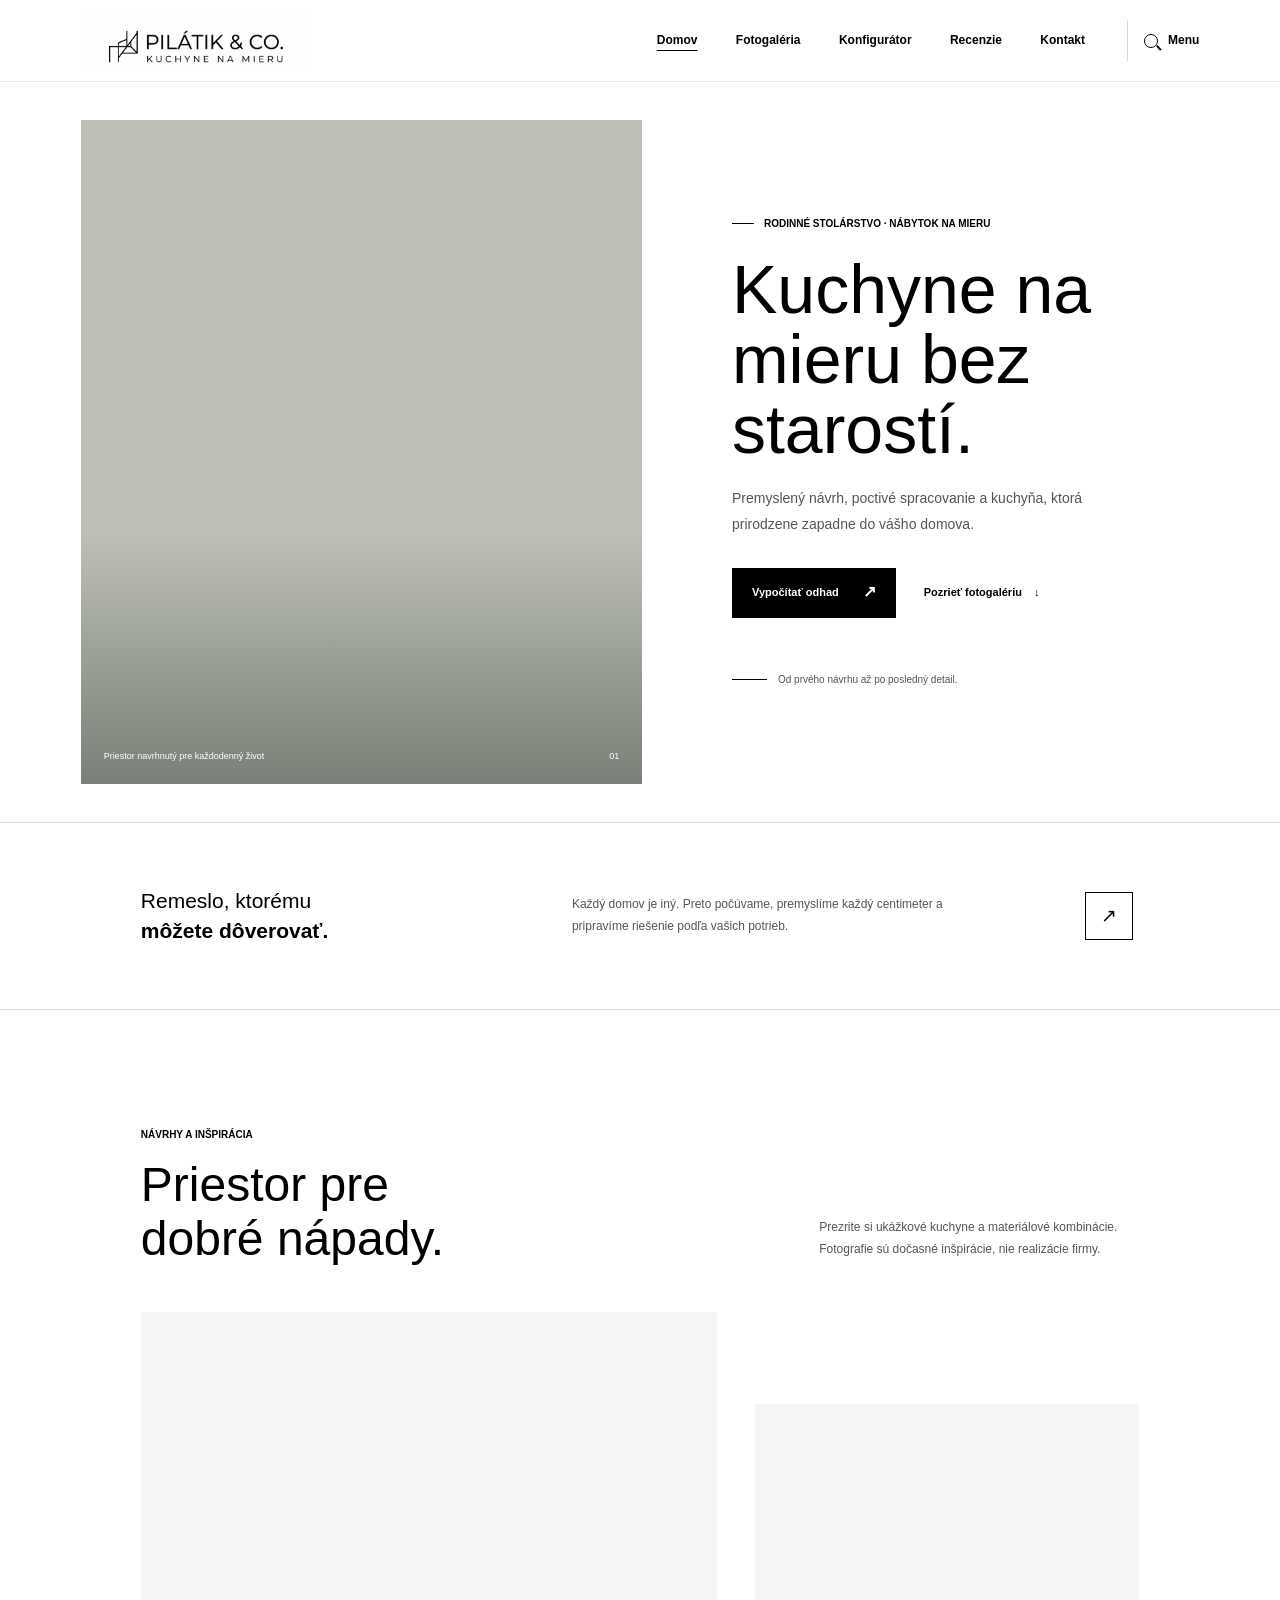
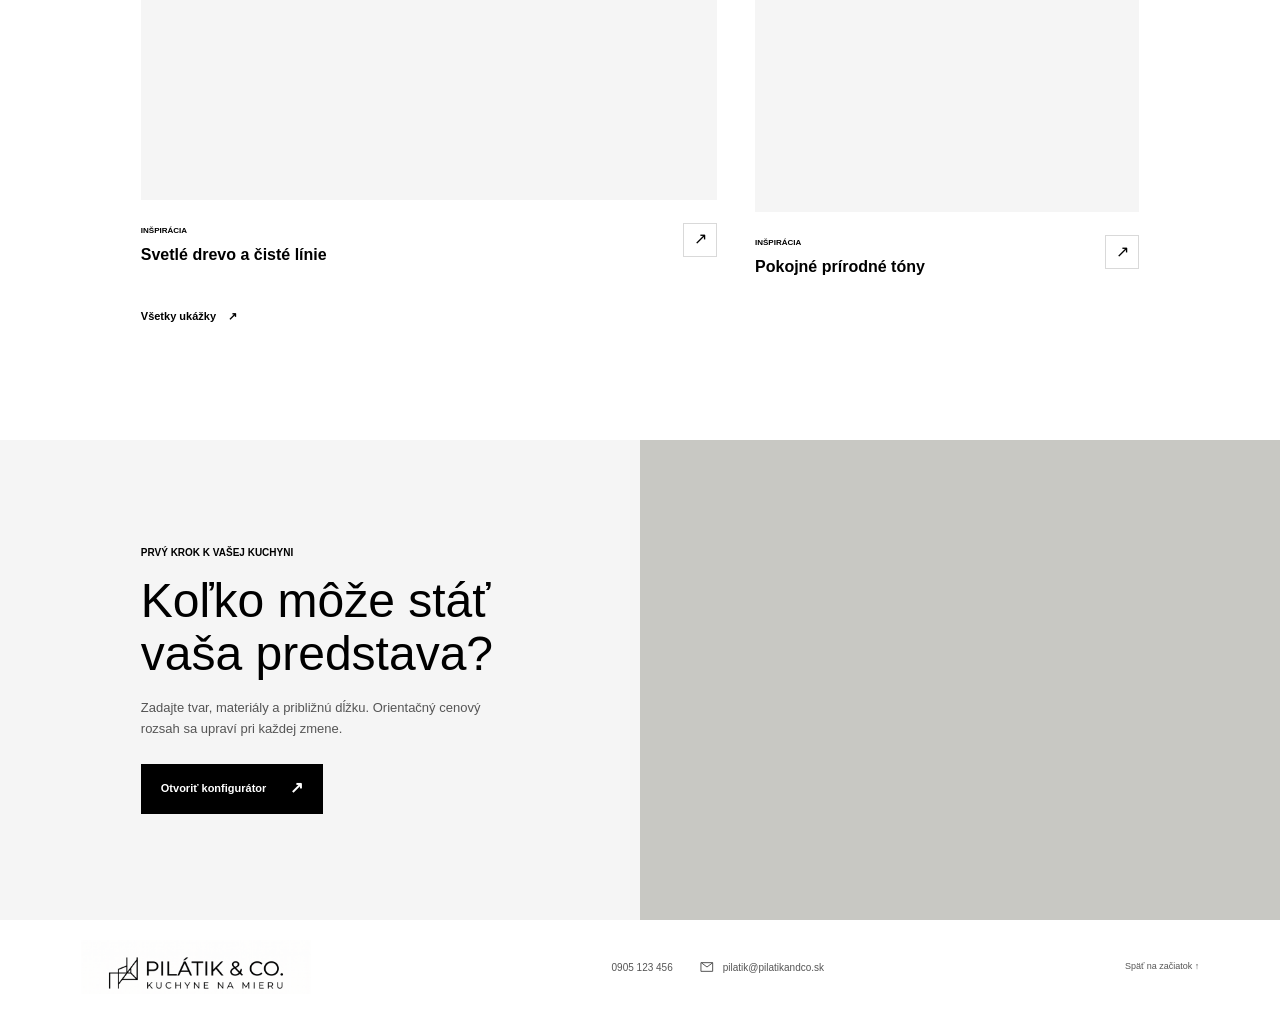
==== commit 348d5677: "footer-čislo a email" ====
--- a/index.html
+++ b/index.html
@@ -88,7 +88,10 @@
 
   <footer class="site-footer">
     <a class="brand brand-footer" href="index.html"><img class="brand-logo" src="img/Pila%CC%81tik%20%26%20Co.jpg" alt="Pilátik &amp; Co. – kuchyne na mieru"></a>
-    <nav aria-label="Odkazy v pätičke"><a href="galeria.html">Fotogaléria</a><a href="konfigurator.html">Konfigurátor</a><a href="kontakt.html">Kontakt</a></nav>
+    <div class="footer-contact" aria-label="Kontaktné údaje">
+      <a href="tel:+421905123456">0905 123 456</a>
+      <a href="mailto:pilatik@pilatikandco.sk"><svg class="footer-mail-icon" viewBox="0 0 24 24" aria-hidden="true"><path d="M3.5 5.5h17v13h-17zM4 6l8 6 8-6"/></svg><span>pilatik@pilatikandco.sk</span></a>
+    </div>
     <a href="#domov">Späť na začiatok ↑</a>
   </footer>
 </body>
--- a/styles.css
+++ b/styles.css
@@ -220,8 +220,10 @@
 .button-dark:hover { background: #292929; }
 .hero h1 { font-size: 68px; }
 .section-heading h2, .home-config h2 { font-size: 48px; }
-.site-footer nav { display: flex; gap: 24px; }
-.site-footer nav a:hover, .site-footer > a:last-child:hover { color: var(--ink); }
+.footer-contact { display: flex; flex-wrap: wrap; align-items: center; gap: 12px 26px; }
+.footer-contact a { display: inline-flex; align-items: center; gap: 8px; color: var(--muted); font-size: 10px; white-space: nowrap; }
+.footer-contact a:hover, .site-footer > a:last-child:hover { color: var(--ink); }
+.footer-mail-icon { width: 16px; height: 16px; fill: none; stroke: currentColor; stroke-linecap: round; stroke-linejoin: round; stroke-width: 1.5; }
 .section-link { margin-top: 32px; }
 
 .home-config { display: grid; grid-template-columns: 1fr 1fr; min-height: 480px; background: var(--paper-deep); }
@@ -292,11 +294,19 @@
 .review-cta h2 { margin: 0 auto 0 0; font-size: 32px; }
 
 .contact-details { max-width: 1180px; margin: 0 auto; padding: 0 40px 85px; display: grid; grid-template-columns: 1fr 1fr; gap: 70px; }
-.contact-detail { padding-top: 18px; border-top: 1px solid var(--ink); }
-.contact-detail .eyebrow { margin-bottom: 18px; }
-.contact-detail h2 { margin: 0 0 14px; font-size: 24px; }
-.contact-detail > a, .contact-detail > p:not(.eyebrow) { display: block; margin: 5px 0; color: var(--muted); font-size: 13px; }
-.contact-detail > a:hover { color: var(--ink); text-decoration: underline; text-underline-offset: 3px; }
+.contact-detail { min-width: 0; padding-top: 18px; border-top: 1px solid var(--ink); }
+.contact-detail .eyebrow { margin-bottom: 15px; }
+.contact-detail h2 { margin: 0 0 20px; font-size: 25px; line-height: 1.3; }
+.contact-person { display: grid; gap: 3px; margin: 0 0 14px; font-size: 15px; }
+.contact-person span { color: var(--muted); font-size: 11px; }
+.contact-description { max-width: 440px; margin: 0 0 20px; color: var(--muted); font-size: 12px; line-height: 1.8; }
+.contact-address { margin: 0 0 20px; color: var(--muted); font-size: 12px; font-style: normal; line-height: 1.8; }
+.contact-address strong { color: var(--ink); font-size: 11px; }
+.contact-facts { margin: 20px 0 0; border-top: 1px solid var(--line); }
+.contact-facts > div { display: grid; grid-template-columns: minmax(105px, .7fr) minmax(0, 1.3fr); gap: 12px; padding: 11px 0; border-bottom: 1px solid var(--line); }
+.contact-facts dt { color: var(--muted); font-size: 10px; }
+.contact-facts dd { min-width: 0; margin: 0; overflow-wrap: anywhere; font-size: 11px; }
+.contact-facts a:hover { text-decoration: underline; text-underline-offset: 3px; }
 .booking-section { padding: 75px max(40px, calc((100% - 1100px) / 2)); display: grid; grid-template-columns: 1fr 1fr; gap: 70px; background: var(--paper-deep); scroll-margin-top: 30px; }
 .booking-copy { align-self: center; }
 .booking-copy .eyebrow { margin-bottom: 16px; }
@@ -352,5 +362,5 @@
   .home-config { grid-template-columns: 1fr; }
   .home-config-copy { padding: 55px 22px; }
   .home-config-image { min-height: 330px; }
-  .site-footer nav { order: 4; width: 100%; flex-wrap: wrap; }
-}
+  .site-footer .footer-contact { order: 3; width: 100%; gap: 12px 20px; }
+}
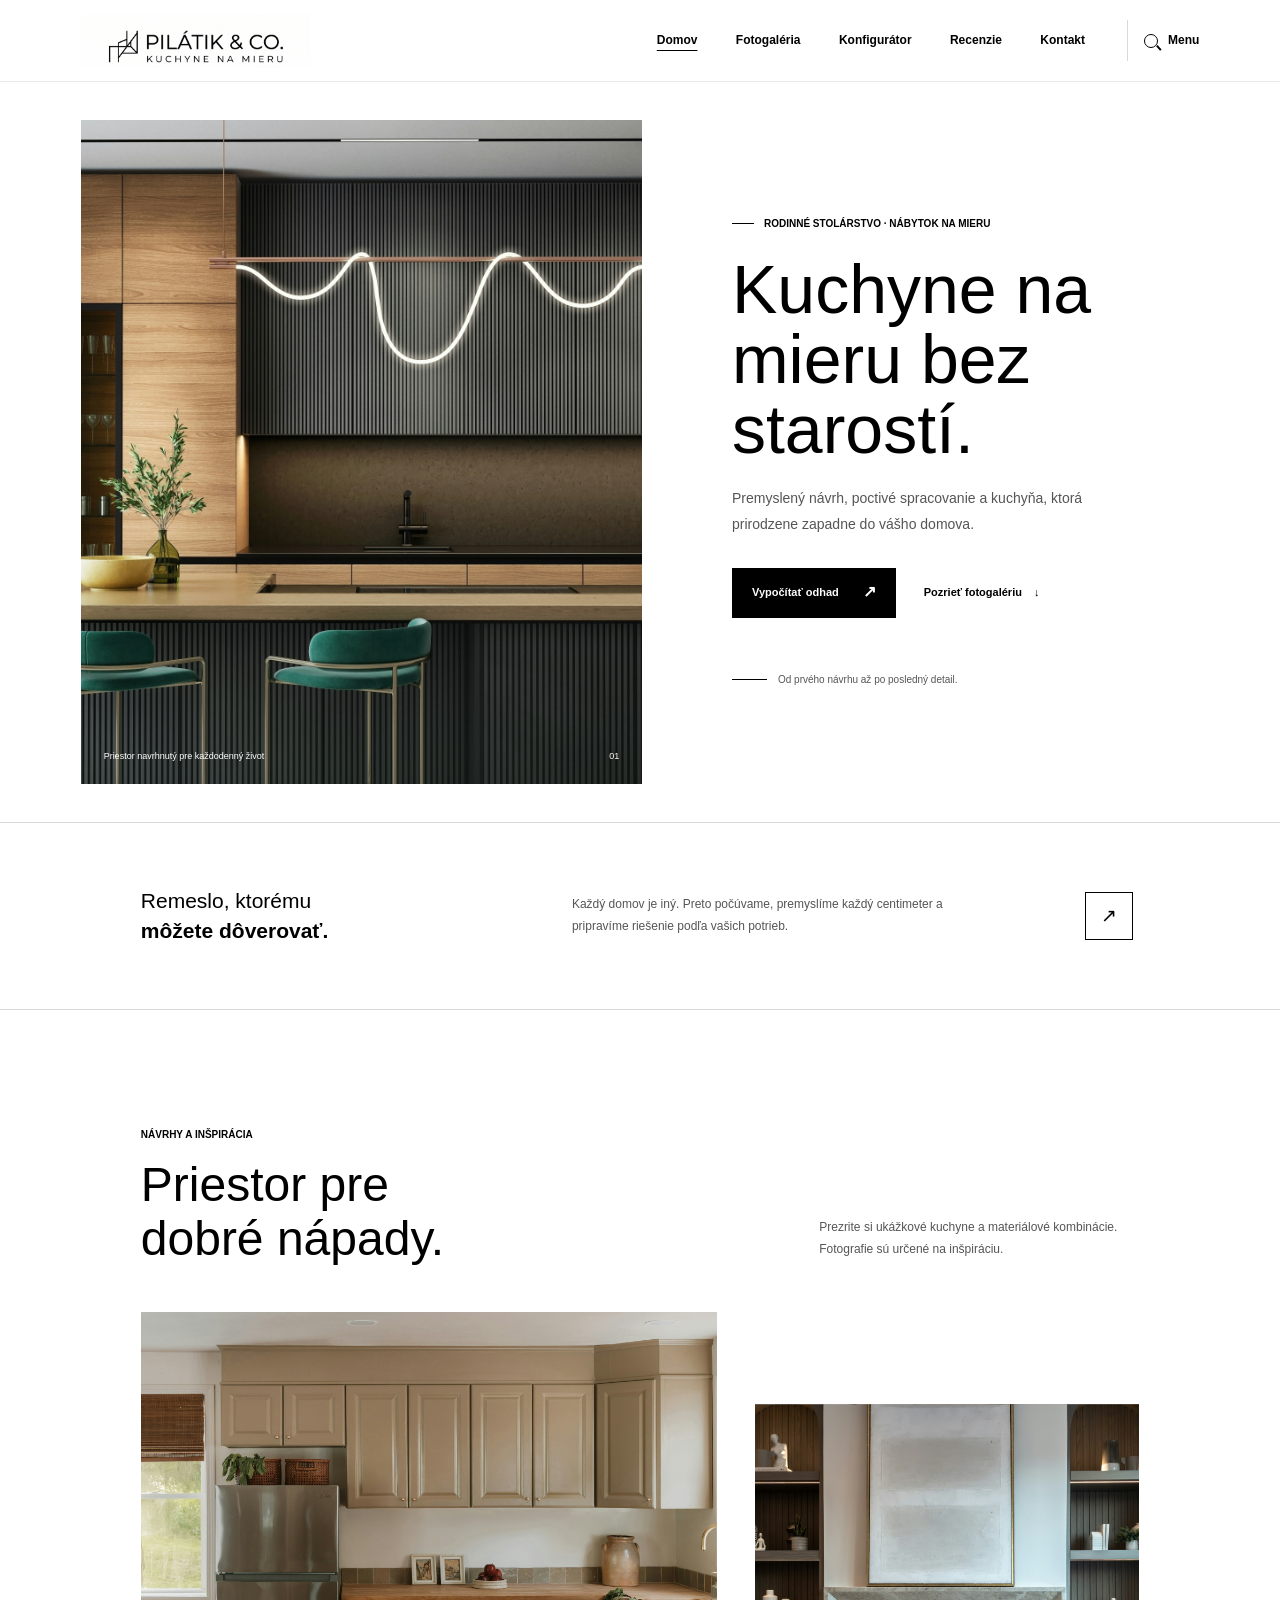
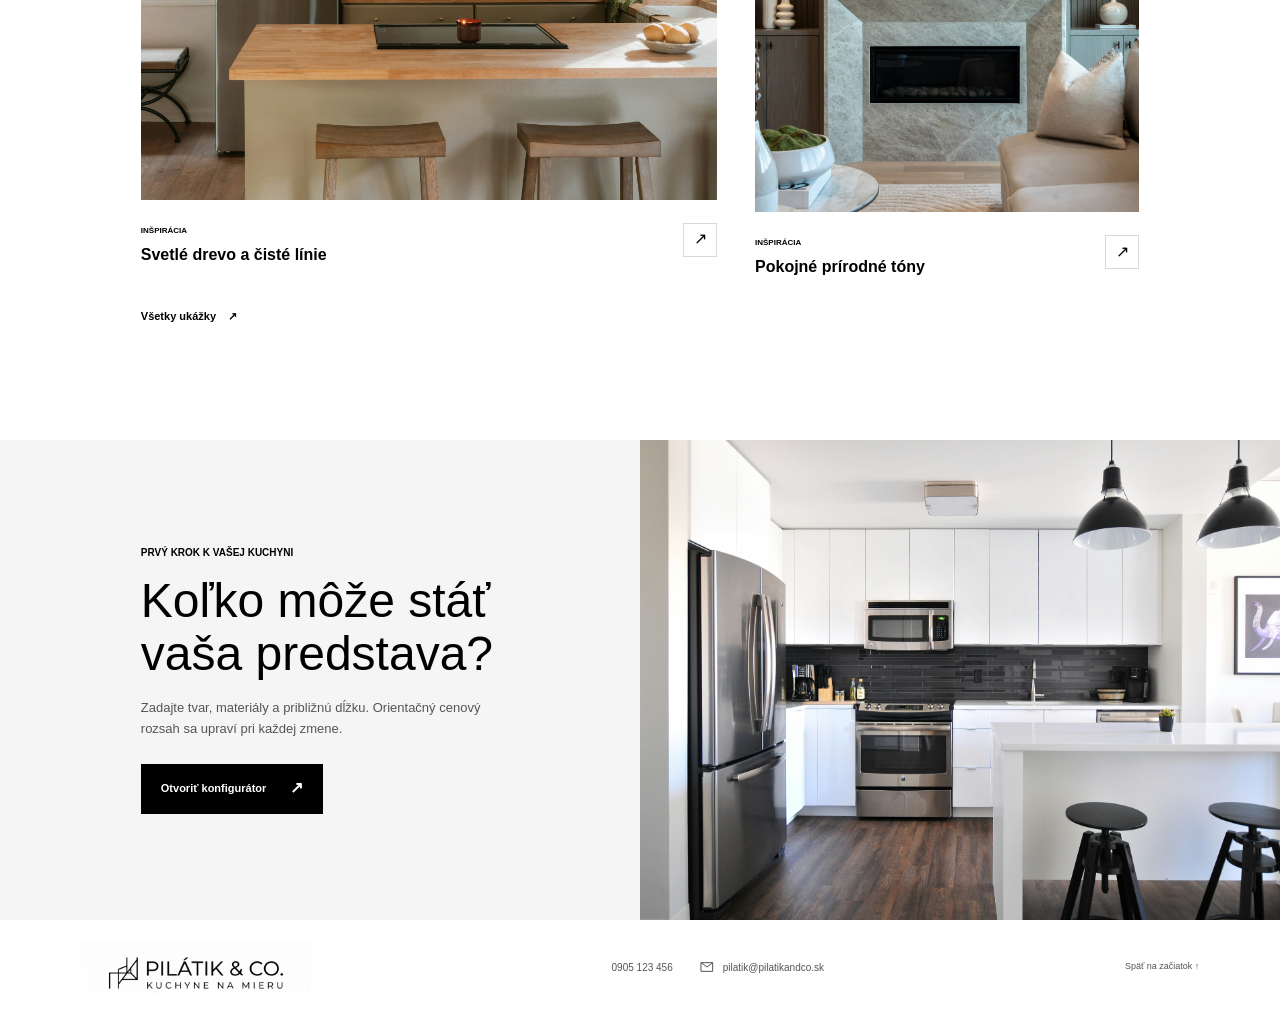
==== commit fa1c856a: "úprava textov" ====
--- a/index.html
+++ b/index.html
@@ -60,7 +60,7 @@
     <section class="section-wrap home-gallery" aria-labelledby="home-gallery-title">
       <div class="section-heading">
         <div><p class="eyebrow">Návrhy a inšpirácia</p><h2 id="home-gallery-title">Priestor pre<br><em>dobré nápady.</em></h2></div>
-        <p>Prezrite si ukážkové kuchyne a materiálové kombinácie. Fotografie sú dočasné inšpirácie, nie realizácie firmy.</p>
+        <p>Prezrite si ukážkové kuchyne a materiálové kombinácie. Fotografie sú určené na inšpiráciu.</p>
       </div>
       <div class="project-grid">
         <a class="project project-large" href="galeria.html">
--- a/styles.css
+++ b/styles.css
@@ -60,7 +60,7 @@
 .text-link { display: inline-flex; gap: 12px; align-items: center; font-size: 11px; font-weight: 700; transition: color .2s; }
 .hero-note { display: flex; align-items: center; gap: 11px; margin-top: 54px; color: var(--muted); font-size: 10px; }
 .note-line { width: 35px; height: 1px; background: var(--clay); }
-.hero-image { grid-column: 1; grid-row: 1; position: relative; min-height: 580px; margin: 38px 2vw 38px 0; background: #bdc0b5 url("https://images.unsplash.com/photo-1600607687939-ce8a6c25118c?auto=format&fit=crop&w=1400&q=85") center 55% / cover; animation: image-in .9s both; }
+.hero-image { grid-column: 1; grid-row: 1; position: relative; min-height: 580px; margin: 38px 2vw 38px 0; background: #bdc0b5 url("img/úvodná stránka/hero sekcia.jpg") center 55% / cover; animation: image-in .9s both; }
 .hero-image::after { content: ""; inset: 0; position: absolute; background: linear-gradient(0deg, #16231d67, transparent 38%); }
 .image-caption { position: absolute; z-index: 1; bottom: 20px; left: 23px; right: 23px; color: white; display: flex; justify-content: space-between; font-size: 9px; }
 .hero-stamp { display: none; }
@@ -82,8 +82,8 @@
 .project-grid { display: grid; grid-template-columns: 1.2fr .8fr; gap: 38px; align-items: start; }
 .project-small { margin-top: 92px; }
 .project-photo { width: 100%; background-color: var(--paper-deep); background-position: center; background-size: cover; }
-.photo-one { aspect-ratio: 1.18; background-image: url("https://images.unsplash.com/photo-1600607687920-4e2a09cf159d?auto=format&fit=crop&w=1200&q=85"); }
-.photo-two { aspect-ratio: .94; background-image: url("https://images.unsplash.com/photo-1600210492486-724fe5c67fb0?auto=format&fit=crop&w=1000&q=85"); }
+.photo-one { aspect-ratio: 1.18; background-image: url("img/úvodná stránka/Svetlé drevo.jpg"); }
+.photo-two { aspect-ratio: .94; background-image: url("img/úvodná stránka/oby%CC%81vac%CC%8Cka.jpg"); }
 .project-meta { display: flex; justify-content: space-between; align-items: center; padding: 16px 0 0; }
 .project-type { color: var(--clay); font-size: 8px; font-weight: 700; }
 .project h3 { margin: 5px 0 0; font: 600 16px var(--display); }
@@ -231,7 +231,7 @@
 .home-config-copy .eyebrow { margin-bottom: 16px; }
 .home-config-copy h2 { margin: 0 0 18px; line-height: 1.1; }
 .home-config-copy > p:not(.eyebrow) { max-width: 390px; margin-bottom: 25px; color: var(--muted); font-size: 13px; }
-.home-config-image { min-height: 430px; background: #c8c8c3 url("https://images.unsplash.com/photo-1600607687939-ce8a6c25118c?auto=format&fit=crop&w=1200&q=85") center / cover; }
+.home-config-image { min-height: 430px; background: #c8c8c3 url("img/úvodná stránka/koľko môže stáť vaša predstava.jpg") center / cover; }
 
 .page-main { min-height: calc(100vh - 180px); }
 .page-intro { max-width: 1180px; margin: 0 auto; padding: 92px 40px 58px; }
@@ -241,7 +241,7 @@
 .page-intro + .gallery-grid, .page-intro + .review-summary, .page-intro + .contact-details { margin-top: 0; }
 
 .config-layout { display: grid; grid-template-columns: minmax(300px, .9fr) minmax(440px, 1.1fr); align-items: stretch; background: var(--paper-deep); }
-.config-page-photo { min-height: 760px; background: #c6c6c1 url("https://images.unsplash.com/photo-1600607687939-ce8a6c25118c?auto=format&fit=crop&w=1200&q=85") center / cover; }
+.config-page-photo { min-height: 760px; background: #c6c6c1 url("img/konfigurátor/architekt.jpg") center / cover; }
 .config-panel { width: min(680px, 100%); align-self: center; padding: 60px clamp(35px, 6vw, 88px); }
 .config-panel > .eyebrow { margin-bottom: 24px; }
 .config-form-page { grid-template-columns: repeat(2, minmax(0, 1fr)); gap: 17px 20px; }
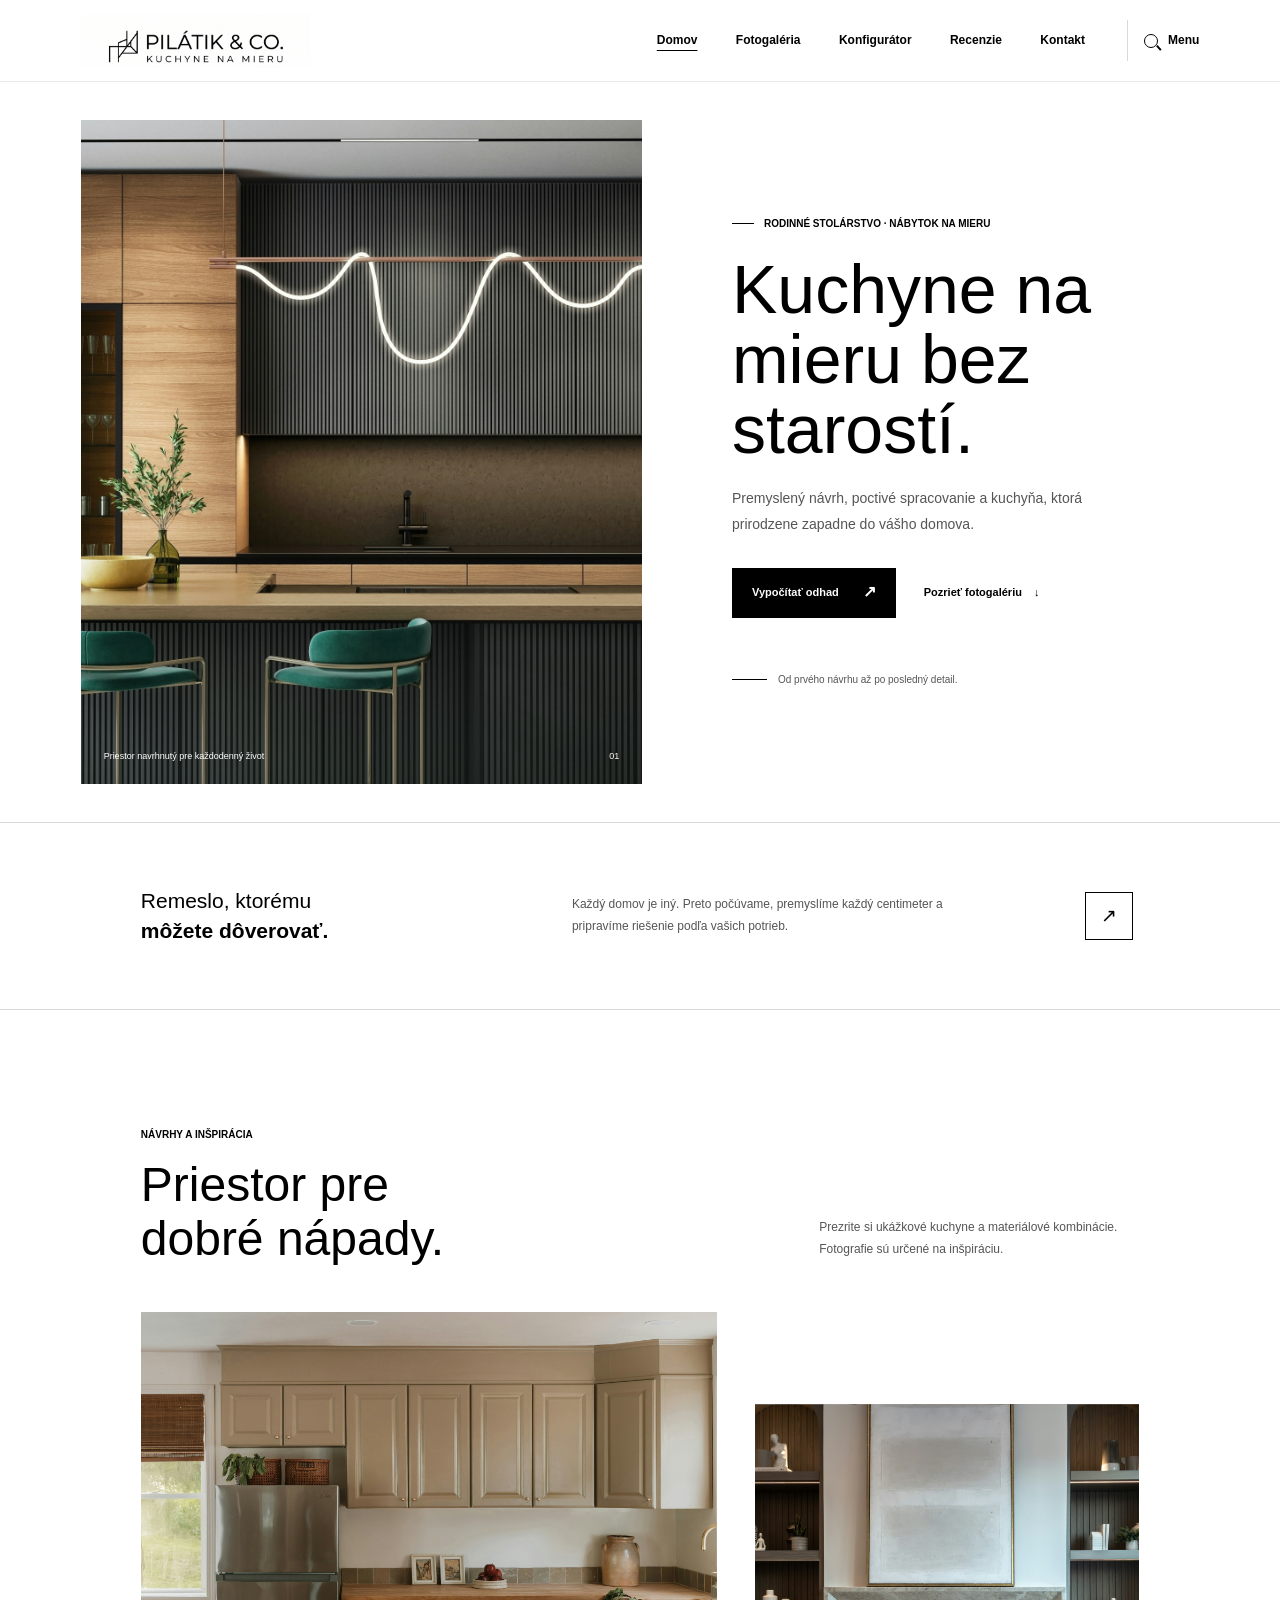
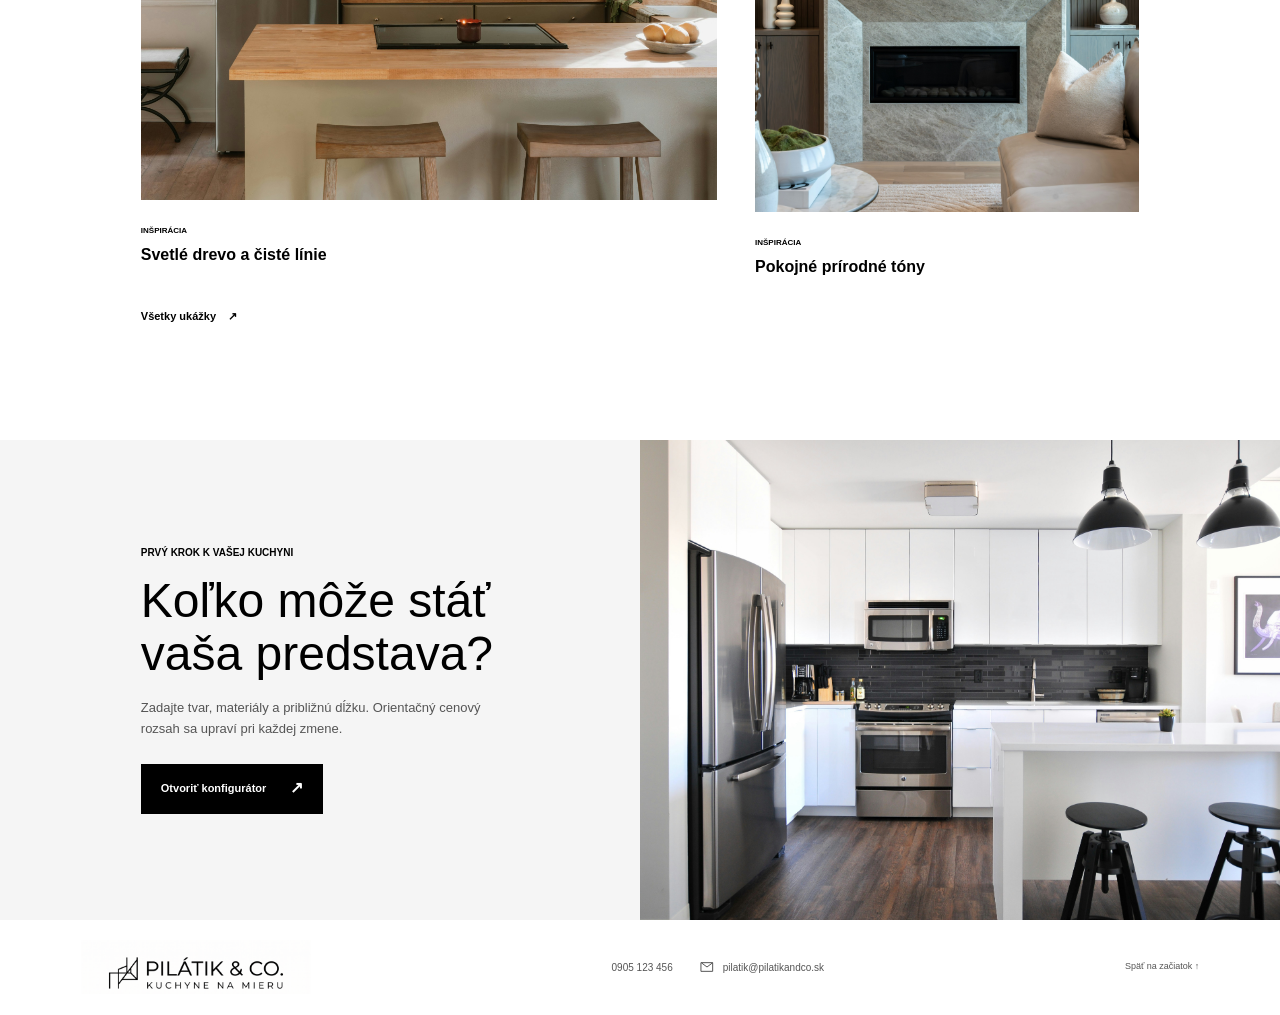
==== commit ceeb9cbc: "linky na galeriu, v domovskej stranke" ====
--- a/index.html
+++ b/index.html
@@ -63,14 +63,14 @@
         <p>Prezrite si ukážkové kuchyne a materiálové kombinácie. Fotografie sú určené na inšpiráciu.</p>
       </div>
       <div class="project-grid">
-        <a class="project project-large" href="galeria.html">
+        <article class="project project-large">
           <div class="project-photo photo-one" role="img" aria-label="Svetlá kuchyňa s drevenými prvkami"></div>
-          <div class="project-meta"><div><span class="project-type">INŠPIRÁCIA</span><h3>Svetlé drevo a čisté línie</h3></div><span class="project-arrow" aria-hidden="true">↗</span></div>
-        </a>
-        <a class="project project-small" href="galeria.html">
+          <div class="project-meta"><div><span class="project-type">INŠPIRÁCIA</span><h3>Svetlé drevo a čisté línie</h3></div></div>
+        </article>
+        <article class="project project-small">
           <div class="project-photo photo-two" role="img" aria-label="Moderný jedálenský priestor v prírodných odtieňoch"></div>
-          <div class="project-meta"><div><span class="project-type">INŠPIRÁCIA</span><h3>Pokojné prírodné tóny</h3></div><span class="project-arrow" aria-hidden="true">↗</span></div>
-        </a>
+          <div class="project-meta"><div><span class="project-type">INŠPIRÁCIA</span><h3>Pokojné prírodné tóny</h3></div></div>
+        </article>
       </div>
       <a class="text-link section-link" href="galeria.html">Všetky ukážky <span aria-hidden="true">↗</span></a>
     </section>
--- a/styles.css
+++ b/styles.css
@@ -87,8 +87,6 @@
 .project-meta { display: flex; justify-content: space-between; align-items: center; padding: 16px 0 0; }
 .project-type { color: var(--clay); font-size: 8px; font-weight: 700; }
 .project h3 { margin: 5px 0 0; font: 600 16px var(--display); }
-.project-arrow { width: 34px; height: 34px; border: 1px solid var(--line); display: grid; place-items: center; transition: background .2s; }
-.project:hover .project-arrow { background: var(--paper-deep); }
 .project-disclaimer { margin: 9px 0 0; color: var(--muted); font-size: 10px; line-height: 1.65; }
 .gallery-note { display: flex; gap: 9px; align-items: center; margin-top: 32px; color: var(--muted); font-size: 10px; }
 .gallery-dot { width: 6px; height: 6px; background: var(--clay); border-radius: 50%; }
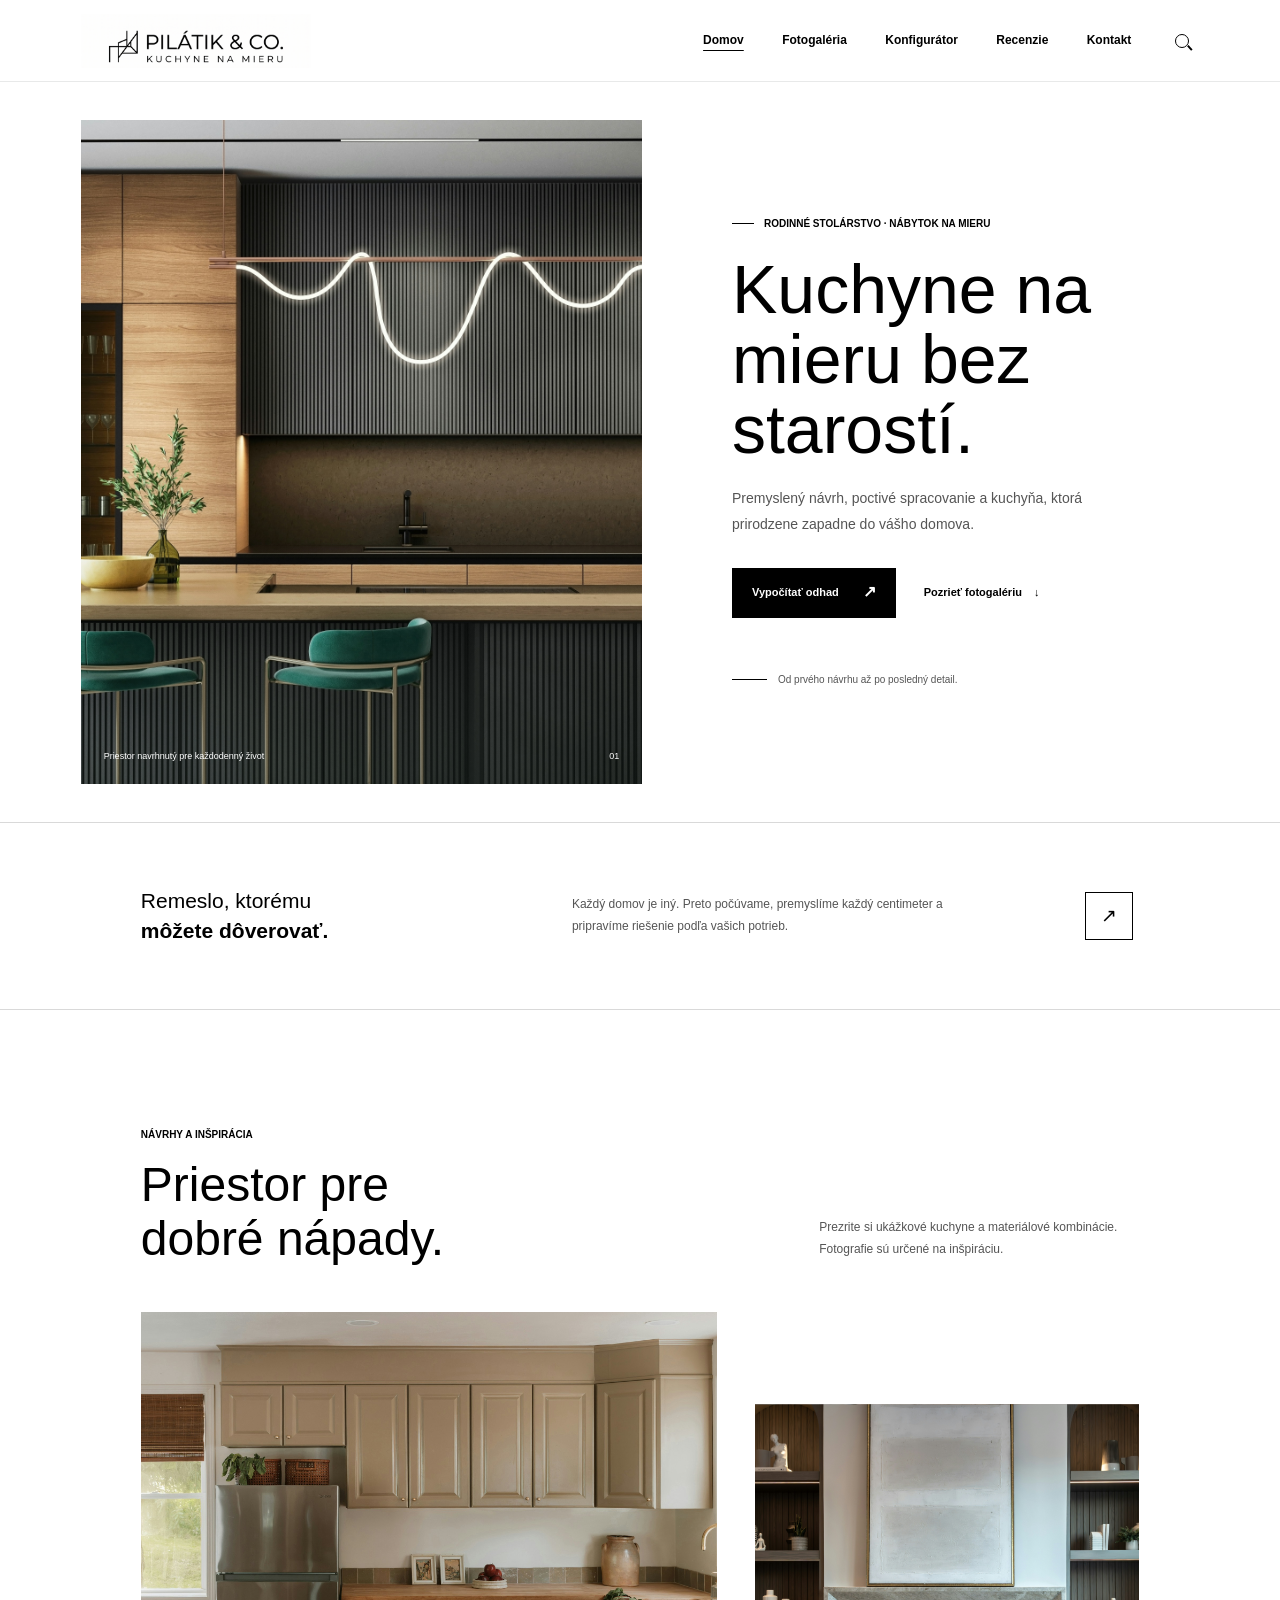
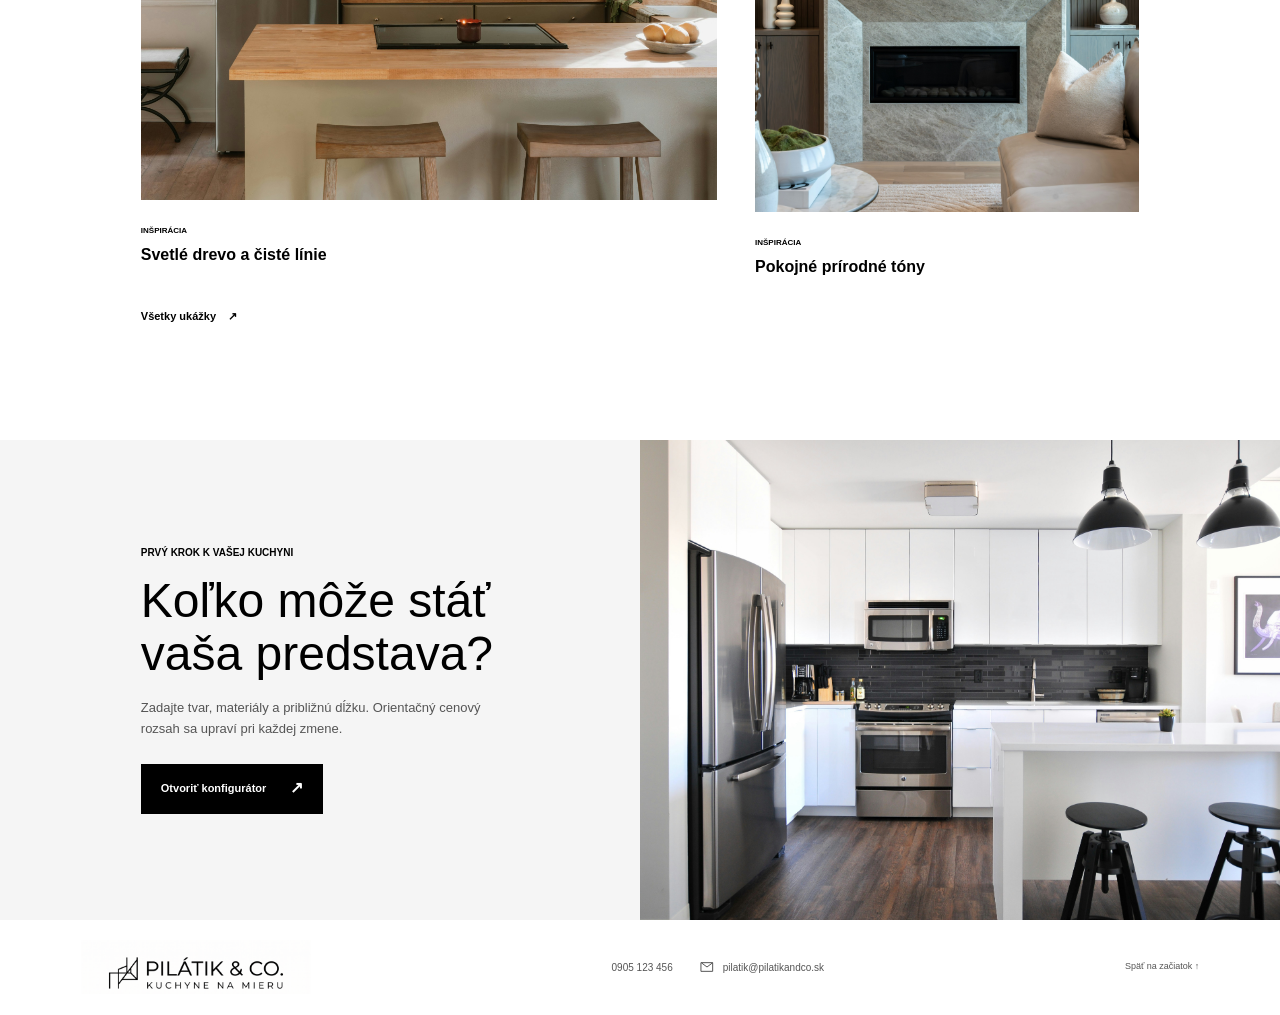
==== commit 8746bd48: "Lupa- vyhladavanie" ====
--- a/index.html
+++ b/index.html
@@ -22,9 +22,10 @@
       <a href="recenzie.html">Recenzie</a>
       <a href="kontakt.html">Kontakt</a>
     </nav>
-    <button class="menu-toggle" type="button" aria-expanded="false" aria-controls="quick-menu" aria-label="Otvoriť ponuku">
-      <span class="search-icon" aria-hidden="true"></span><span>Menu</span>
-    </button>
+    <div class="header-actions">
+      <button class="search-toggle" type="button" aria-expanded="false" aria-controls="search-panel" aria-label="Otvoriť vyhľadávanie"><span class="search-icon" aria-hidden="true"></span></button>
+      <button class="menu-toggle" type="button" aria-expanded="false" aria-controls="quick-menu">Menu</button>
+    </div>
     <nav class="quick-menu" id="quick-menu" aria-label="Ponuka" hidden>
       <a href="index.html" aria-current="page">Domov <span>01</span></a>
       <a href="galeria.html">Fotogaléria <span>02</span></a>
@@ -32,6 +33,20 @@
       <a href="recenzie.html">Recenzie <span>04</span></a>
       <a href="kontakt.html">Kontakt <span>05</span></a>
     </nav>
+    <section class="search-panel" id="search-panel" aria-label="Vyhľadávanie" hidden>
+      <form class="search-form" role="search">
+        <label class="visually-hidden" for="site-search">Čo hľadáte?</label>
+        <input id="site-search" type="search" placeholder="Čo hľadáte?" autocomplete="off">
+        <button class="search-close" type="button" aria-label="Zatvoriť vyhľadávanie">×</button>
+      </form>
+      <p class="search-heading">NAJVYHĽADÁVANEJŠIE</p>
+      <nav class="search-suggestions" aria-label="Najvyhľadávanejšie">
+        <a href="galeria.html">Kuchyňa s ostrovčekom</a>
+        <a href="konfigurator.html">Masívne drevo a dýha</a>
+        <a href="konfigurator.html">Orientačná kalkulácia ceny</a>
+        <a href="kontakt.html">Zameranie a osobná konzultácia</a>
+      </nav>
+    </section>
   </header>
 
   <main>
--- a/styles.css
+++ b/styles.css
@@ -24,11 +24,13 @@
 .brand-logo { display: block; width: 230px; height: 54px; object-fit: cover; object-position: center 42%; }
 .brand-mark { width: 35px; height: 35px; border: 1px solid var(--ink); display: grid; place-items: center; font: 600 18px/1 Georgia, serif; }
 .brand-sub { display: block; margin-top: 5px; font: 500 8px/1 var(--body); letter-spacing: 0; color: var(--muted); }
-.desktop-nav { display: flex; align-items: center; gap: clamp(20px, 3vw, 46px); margin-left: auto; margin-right: 42px; }
+.desktop-nav { display: flex; align-items: center; gap: clamp(20px, 3vw, 46px); margin-left: auto; margin-right: 34px; }
 .desktop-nav a, .menu-toggle { font-size: 12px; font-weight: 600; }
 .desktop-nav a { transition: color .2s ease; }
 .desktop-nav a:hover, .text-link:hover { color: var(--clay); }
-.menu-toggle { display: flex; align-items: center; gap: 10px; padding: 11px 0 11px 16px; border: 0; border-left: 1px solid var(--line); background: transparent; cursor: pointer; }
+.header-actions { display: flex; align-items: center; gap: 18px; }
+.search-toggle, .menu-toggle, .search-close { display: inline-flex; align-items: center; justify-content: center; padding: 10px; border: 0; background: transparent; cursor: pointer; }
+.menu-toggle { display: none; padding: 10px 0 10px 16px; border-left: 1px solid var(--line); }
 .search-icon { width: 14px; height: 14px; border: 1.5px solid currentColor; border-radius: 50%; display: inline-block; position: relative; }
 .search-icon::after { content: ""; width: 6px; height: 1.5px; background: currentColor; position: absolute; right: -5px; bottom: -2px; transform: rotate(48deg); }
 .quick-menu { position: absolute; right: 6.3vw; top: 70px; width: min(330px, calc(100vw - 32px)); padding: 12px 24px; background: var(--ink); color: var(--paper); box-shadow: 0 16px 40px #18272030; }
@@ -36,6 +38,18 @@
 .quick-menu a { min-height: 54px; border-bottom: 1px solid #ffffff25; display: flex; justify-content: space-between; align-items: center; font: 600 14px var(--display); }
 .quick-menu a:last-child { border-bottom: 0; }
 .quick-menu a span { color: #c8a58d; font: 500 10px var(--body); }
+.search-panel { position: absolute; top: 70px; right: 6.3vw; width: min(430px, calc(100vw - 32px)); padding: 22px 24px 18px; background: var(--paper); box-shadow: 0 16px 40px #18272030; }
+.search-panel[hidden] { display: none; }
+.search-form { display: flex; align-items: center; gap: 12px; border-bottom: 1px solid var(--line); }
+.search-form input { flex: 1; min-width: 0; padding: 10px 0; border: 0; outline: 0; font-size: 16px; }
+.search-form input:focus-visible { outline: 2px solid var(--ink); outline-offset: 4px; }
+.search-close { font-size: 26px; line-height: 1; }
+.search-heading { margin: 22px 0 8px; color: var(--muted); font-size: 9px; font-weight: 700; letter-spacing: .08em; }
+.search-suggestions { display: grid; }
+.search-suggestions a { padding: 9px 0; border-bottom: 1px solid var(--line); font-size: 12px; }
+.search-suggestions a:last-child { border-bottom: 0; }
+.search-suggestions a:hover { color: var(--clay); }
+.visually-hidden { position: absolute; width: 1px; height: 1px; padding: 0; margin: -1px; overflow: hidden; clip: rect(0, 0, 0, 0); white-space: nowrap; border: 0; }
 
 .hero { position: relative; min-height: min(740px, calc(100vh - 82px)); display: grid; grid-template-columns: 1.05fr .95fr; padding: 0 6.3vw; overflow: hidden; }
 .hero-copy { grid-column: 2; grid-row: 1; align-self: center; padding: 70px 0 70px 5vw; position: relative; z-index: 1; animation: rise-in .7s both; }
@@ -144,7 +158,8 @@
 
 @media (max-width: 850px) {
   .site-header { height: 72px; padding: 0 5vw; }
-  .desktop-nav { gap: 18px; margin-right: 24px; }
+  .brand-logo { width: 180px; }
+  .desktop-nav { gap: 12px; margin-right: 18px; }
   .desktop-nav a { font-size: 10px; }
   .hero { min-height: unset; padding: 0 5vw; grid-template-columns: 1fr 1fr; }
   .hero-copy { padding: 55px 8px 55px 0; }
@@ -166,7 +181,9 @@
   .brand-logo { width: 190px; height: 44px; }
   .brand-mark { width: 31px; height: 31px; }
   .desktop-nav { display: none; }
-  .menu-toggle { font-size: 11px; }
+  .header-actions { gap: 10px; }
+  .menu-toggle { display: inline-flex; font-size: 11px; }
+  .search-panel { top: 59px; right: 15px; }
   .quick-menu { top: 59px; right: 15px; }
   .hero { display: flex; flex-direction: column; padding: 0 20px; }
   .hero-copy { padding: 52px 0 28px; }
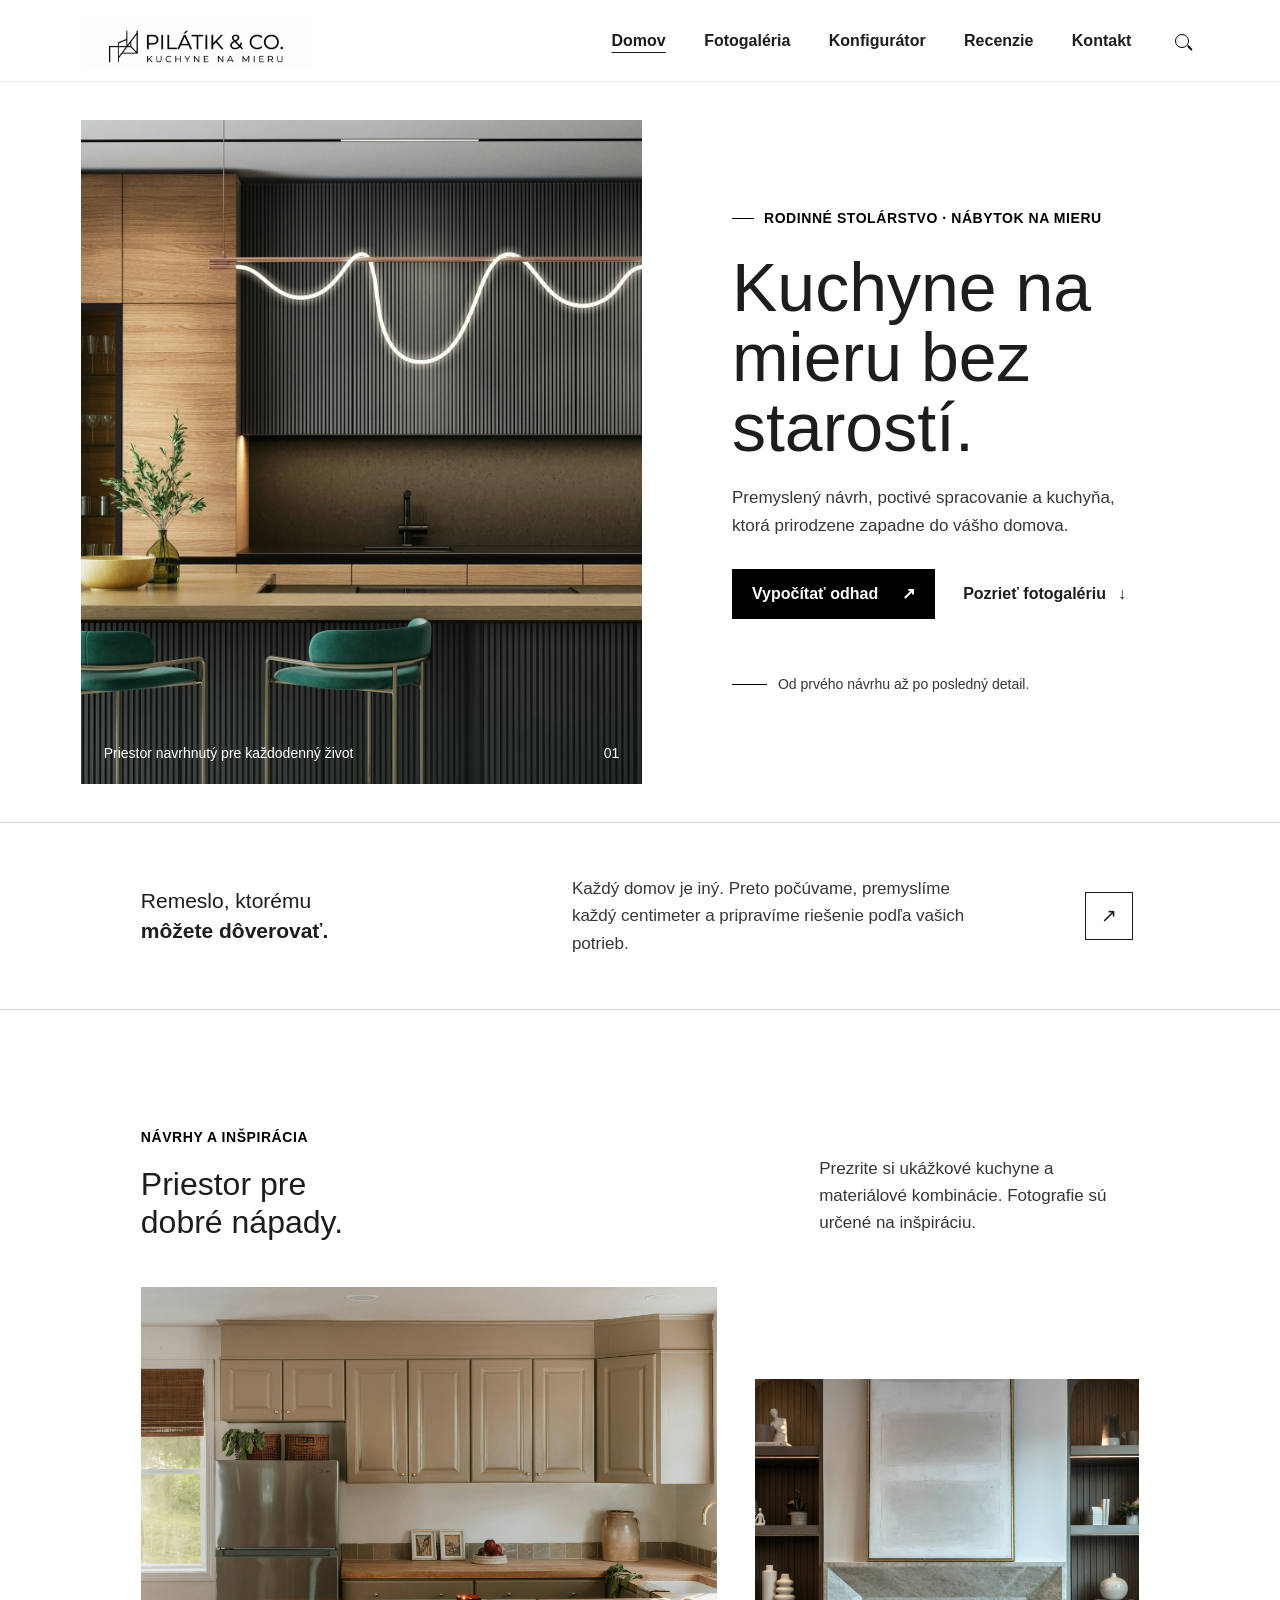
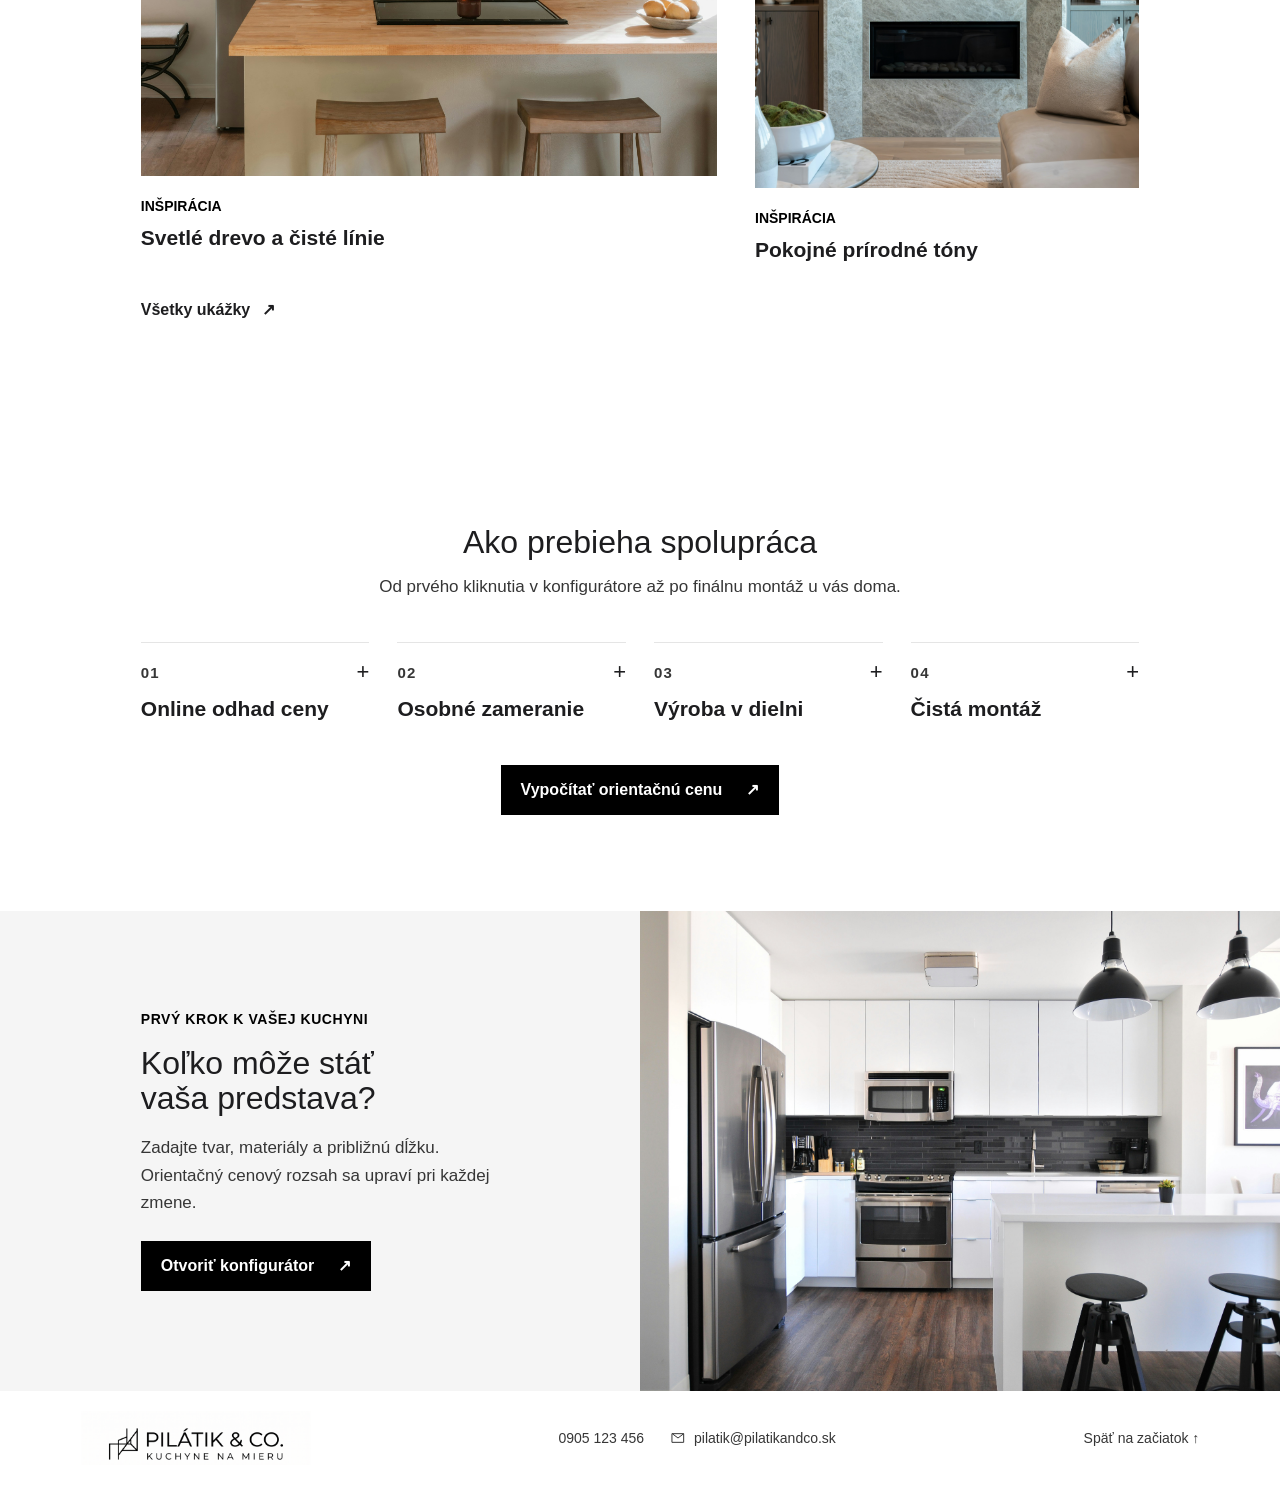
==== commit ddc3dc88: "ako prebieha spolupráca" ====
--- a/index.html
+++ b/index.html
@@ -90,6 +90,32 @@
       <a class="text-link section-link" href="galeria.html">Všetky ukážky <span aria-hidden="true">↗</span></a>
     </section>
 
+    <section class="process-section" aria-labelledby="process-title">
+      <div class="process-heading">
+        <h2 id="process-title">Ako prebieha spolupráca</h2>
+        <p>Od prvého kliknutia v konfigurátore až po finálnu montáž u vás doma.</p>
+      </div>
+      <div class="process-grid">
+        <details class="process-step">
+          <summary><span class="process-number">01</span><span class="process-step-title">Online odhad ceny</span></summary>
+          <p>V našom konfigurátore si nezáväzne naklikáte tvar, materiály a rozmery kuchyne a okamžite získate orientačné cenové rozpätie.</p>
+        </details>
+        <details class="process-step">
+          <summary><span class="process-number">02</span><span class="process-step-title">Osobné zameranie</span></summary>
+          <p>Náš majster príde priamo k vám, priestor presne zameria na milimeter a prekonzultuje s vami všetky technické detaily.</p>
+        </details>
+        <details class="process-step">
+          <summary><span class="process-number">03</span><span class="process-step-title">Výroba v dielni</span></summary>
+          <p>Po schválení návrhu sa púšťame do poctivej zákazkovej výroby z kvalitných materiálov v našej stolárskej dielni v Žiline.</p>
+        </details>
+        <details class="process-step">
+          <summary><span class="process-number">04</span><span class="process-step-title">Čistá montáž</span></summary>
+          <p>Hotovú kuchyňu privezieme, odborne namontujeme a odovzdáme dokonale pripravenú na každodenné používanie.</p>
+        </details>
+      </div>
+      <a class="button button-dark process-cta" href="konfigurator.html">Vypočítať orientačnú cenu <span aria-hidden="true">↗</span></a>
+    </section>
+
     <section class="home-config">
       <div class="home-config-copy">
         <p class="eyebrow">Prvý krok k vašej kuchyni</p>
--- a/styles.css
+++ b/styles.css
@@ -2,8 +2,8 @@
   color-scheme: light;
   --paper: #ffffff;
   --paper-deep: #f5f5f5;
-  --ink: #000000;
-  --muted: #555555;
+  --ink: #1d1d1f;
+  --muted: #363636;
   --green: #000000;
   --clay: #000000;
   --line: #d9d9d9;
@@ -13,19 +13,19 @@
 
 * { box-sizing: border-box; }
 html { scroll-behavior: smooth; scroll-padding-top: 6rem; }
-body { margin: 0; background: var(--paper); color: var(--ink); font-family: var(--body); line-height: 1.55; }
+body { margin: 0; background: var(--paper); color: var(--ink); font-family: var(--body); font-size: 17px; line-height: 1.6; }
 a { color: inherit; text-decoration: none; }
 button, input, select { font: inherit; }
 button, a, select { -webkit-tap-highlight-color: transparent; }
 ::selection { color: white; background: var(--clay); }
 
 .site-header { height: 82px; padding: 0 6.3vw; display: flex; align-items: center; justify-content: space-between; position: relative; z-index: 5; border-bottom: 1px solid rgba(30, 45, 39, .1); }
-.brand { display: inline-flex; gap: 11px; align-items: center; font: 800 12px/1.1 var(--display); letter-spacing: 0; }
+.brand { display: inline-flex; gap: 11px; align-items: center; font: 800 14px/1.2 var(--display); letter-spacing: 0; }
 .brand-logo { display: block; width: 230px; height: 54px; object-fit: cover; object-position: center 42%; }
 .brand-mark { width: 35px; height: 35px; border: 1px solid var(--ink); display: grid; place-items: center; font: 600 18px/1 Georgia, serif; }
-.brand-sub { display: block; margin-top: 5px; font: 500 8px/1 var(--body); letter-spacing: 0; color: var(--muted); }
+.brand-sub { display: block; margin-top: 5px; font: 500 14px/1.2 var(--body); letter-spacing: 0; color: var(--muted); }
 .desktop-nav { display: flex; align-items: center; gap: clamp(20px, 3vw, 46px); margin-left: auto; margin-right: 34px; }
-.desktop-nav a, .menu-toggle { font-size: 12px; font-weight: 600; }
+.desktop-nav a, .menu-toggle { font-size: 16px; font-weight: 600; }
 .desktop-nav a { transition: color .2s ease; }
 .desktop-nav a:hover, .text-link:hover { color: var(--clay); }
 .header-actions { display: flex; align-items: center; gap: 18px; }
@@ -35,34 +35,34 @@
 .search-icon::after { content: ""; width: 6px; height: 1.5px; background: currentColor; position: absolute; right: -5px; bottom: -2px; transform: rotate(48deg); }
 .quick-menu { position: absolute; right: 6.3vw; top: 70px; width: min(330px, calc(100vw - 32px)); padding: 12px 24px; background: var(--ink); color: var(--paper); box-shadow: 0 16px 40px #18272030; }
 .quick-menu[hidden] { display: none; }
-.quick-menu a { min-height: 54px; border-bottom: 1px solid #ffffff25; display: flex; justify-content: space-between; align-items: center; font: 600 14px var(--display); }
+.quick-menu a { min-height: 54px; border-bottom: 1px solid #ffffff25; display: flex; justify-content: space-between; align-items: center; font: 600 16px var(--display); }
 .quick-menu a:last-child { border-bottom: 0; }
-.quick-menu a span { color: #c8a58d; font: 500 10px var(--body); }
+.quick-menu a span { color: #c8a58d; font: 500 14px var(--body); }
 .search-panel { position: absolute; top: 70px; right: 6.3vw; width: min(430px, calc(100vw - 32px)); padding: 22px 24px 18px; background: var(--paper); box-shadow: 0 16px 40px #18272030; }
 .search-panel[hidden] { display: none; }
 .search-form { display: flex; align-items: center; gap: 12px; border-bottom: 1px solid var(--line); }
 .search-form input { flex: 1; min-width: 0; padding: 10px 0; border: 0; outline: 0; font-size: 16px; }
 .search-form input:focus-visible { outline: 2px solid var(--ink); outline-offset: 4px; }
 .search-close { font-size: 26px; line-height: 1; }
-.search-heading { margin: 22px 0 8px; color: var(--muted); font-size: 9px; font-weight: 700; letter-spacing: .08em; }
+.search-heading { margin: 22px 0 8px; color: var(--muted); font-size: 14px; font-weight: 700; letter-spacing: .08em; }
 .search-suggestions { display: grid; }
-.search-suggestions a { padding: 9px 0; border-bottom: 1px solid var(--line); font-size: 12px; }
+.search-suggestions a { padding: 9px 0; border-bottom: 1px solid var(--line); font-size: 16px; }
 .search-suggestions a:last-child { border-bottom: 0; }
 .search-suggestions a:hover { color: var(--clay); }
 .visually-hidden { position: absolute; width: 1px; height: 1px; padding: 0; margin: -1px; overflow: hidden; clip: rect(0, 0, 0, 0); white-space: nowrap; border: 0; }
 
 .hero { position: relative; min-height: min(740px, calc(100vh - 82px)); display: grid; grid-template-columns: 1.05fr .95fr; padding: 0 6.3vw; overflow: hidden; }
 .hero-copy { grid-column: 2; grid-row: 1; align-self: center; padding: 70px 0 70px 5vw; position: relative; z-index: 1; animation: rise-in .7s both; }
-.eyebrow { margin: 0 0 24px; color: var(--clay); font: 700 10px/1.3 var(--body); letter-spacing: 0; text-transform: uppercase; }
+.eyebrow { margin: 0 0 24px; color: var(--clay); font: 700 14px/1.4 var(--body); letter-spacing: .04em; text-transform: uppercase; }
 .hero .eyebrow { display: flex; align-items: center; gap: 10px; }
 .hero .eyebrow span { width: 22px; height: 1px; background: var(--clay); }
 h1, h2, h3, p { margin-top: 0; }
 h1, h2 { font-family: var(--display); font-weight: 500; letter-spacing: 0; }
 h1 { margin-bottom: 22px; font-size: clamp(48px, 6vw, 84px); line-height: 1.03; }
 h1 em, h2 em { color: inherit; font-family: inherit; font-style: normal; font-weight: 400; }
-.hero-lead { max-width: 405px; color: var(--muted); font-size: 14px; line-height: 1.85; }
+.hero-lead { max-width: 405px; color: var(--muted); font-size: 17px; line-height: 1.6; }
 .hero-actions { display: flex; align-items: center; gap: 28px; margin-top: 30px; }
-.button { min-height: 50px; display: inline-flex; justify-content: center; align-items: center; gap: 24px; padding: 0 20px; border: 0; font-size: 11px; font-weight: 700; cursor: pointer; transition: background .2s ease, transform .2s ease; }
+.button { min-height: 50px; display: inline-flex; justify-content: center; align-items: center; gap: 24px; padding: 0 20px; border: 0; font-size: 16px; font-weight: 700; cursor: pointer; transition: background .2s ease, transform .2s ease; }
 .button:hover { transform: translateY(-2px); }
 .button span { font-size: 16px; }
 .button-dark { color: white; background: var(--green); }
@@ -71,87 +71,87 @@
 .button-clay:hover { background: #9e4b34; }
 .button-light { color: var(--ink); background: var(--paper); }
 .button-light:hover { background: white; }
-.text-link { display: inline-flex; gap: 12px; align-items: center; font-size: 11px; font-weight: 700; transition: color .2s; }
-.hero-note { display: flex; align-items: center; gap: 11px; margin-top: 54px; color: var(--muted); font-size: 10px; }
+.text-link { display: inline-flex; gap: 12px; align-items: center; font-size: 16px; font-weight: 700; transition: color .2s; }
+.hero-note { display: flex; align-items: center; gap: 11px; margin-top: 54px; color: var(--muted); font-size: 14px; }
 .note-line { width: 35px; height: 1px; background: var(--clay); }
 .hero-image { grid-column: 1; grid-row: 1; position: relative; min-height: 580px; margin: 38px 2vw 38px 0; background: #bdc0b5 url("img/úvodná stránka/hero sekcia.jpg") center 55% / cover; animation: image-in .9s both; }
 .hero-image::after { content: ""; inset: 0; position: absolute; background: linear-gradient(0deg, #16231d67, transparent 38%); }
-.image-caption { position: absolute; z-index: 1; bottom: 20px; left: 23px; right: 23px; color: white; display: flex; justify-content: space-between; font-size: 9px; }
+.image-caption { position: absolute; z-index: 1; bottom: 20px; left: 23px; right: 23px; color: white; display: flex; justify-content: space-between; font-size: 14px; }
 .hero-stamp { display: none; }
 .stamp-star { margin-top: 4px; font-size: 15px; }
-.hero-index { position: absolute; left: 1.6vw; bottom: 52px; writing-mode: vertical-rl; color: #a7a69e; font-size: 9px; }
+.hero-index { position: absolute; left: 1.6vw; bottom: 52px; writing-mode: vertical-rl; color: var(--muted); font-size: 14px; }
 
 .intro-band { min-height: 188px; padding: 38px 11vw; background: var(--paper); color: var(--ink); border-top: 1px solid var(--line); border-bottom: 1px solid var(--line); display: grid; grid-template-columns: 1fr 1.25fr 54px; gap: 8vw; align-items: center; }
 .intro-band p:first-child { margin: 0; font: 400 21px/1.45 var(--display); }
 .intro-band p:first-child strong { font-weight: 700; }
-.intro-band p:nth-child(2) { max-width: 410px; margin: 0; color: var(--muted); font-size: 12px; line-height: 1.8; }
+.intro-band p:nth-child(2) { max-width: 410px; margin: 0; color: var(--muted); font-size: 17px; line-height: 1.6; }
 .round-link { width: 48px; height: 48px; display: grid; place-items: center; border: 1px solid var(--ink); font-size: 19px; transition: background .2s, color .2s; }
 .round-link:hover { background: var(--ink); color: white; }
 
 .section-wrap { padding: 118px 11vw 112px; }
 .section-heading { display: flex; justify-content: space-between; align-items: end; gap: 40px; margin-bottom: 46px; }
 .section-heading .eyebrow, .config-content .eyebrow { margin-bottom: 17px; }
-h2 { margin-bottom: 0; font-size: clamp(38px, 4.5vw, 60px); line-height: 1.12; }
-.section-heading > p { max-width: 320px; margin: 0 0 5px; color: var(--muted); font-size: 12px; line-height: 1.8; }
+h2 { margin-bottom: 0; font-size: 32px; line-height: 1.2; }
+.section-heading > p { max-width: 320px; margin: 0 0 5px; color: var(--muted); font-size: 17px; line-height: 1.6; }
 .project-grid { display: grid; grid-template-columns: 1.2fr .8fr; gap: 38px; align-items: start; }
 .project-small { margin-top: 92px; }
 .project-photo { width: 100%; background-color: var(--paper-deep); background-position: center; background-size: cover; }
 .photo-one { aspect-ratio: 1.18; background-image: url("img/úvodná stránka/Svetlé drevo.jpg"); }
 .photo-two { aspect-ratio: .94; background-image: url("img/úvodná stránka/oby%CC%81vac%CC%8Cka.jpg"); }
 .project-meta { display: flex; justify-content: space-between; align-items: center; padding: 16px 0 0; }
-.project-type { color: var(--clay); font-size: 8px; font-weight: 700; }
-.project h3 { margin: 5px 0 0; font: 600 16px var(--display); }
-.project-disclaimer { margin: 9px 0 0; color: var(--muted); font-size: 10px; line-height: 1.65; }
-.gallery-note { display: flex; gap: 9px; align-items: center; margin-top: 32px; color: var(--muted); font-size: 10px; }
+.project-type { color: var(--clay); font-size: 14px; font-weight: 700; }
+.project h3 { margin: 5px 0 0; font: 600 21px/1.35 var(--display); }
+.project-disclaimer { margin: 9px 0 0; color: var(--muted); font-size: 14px; line-height: 1.6; }
+.gallery-note { display: flex; gap: 9px; align-items: center; margin-top: 32px; color: var(--muted); font-size: 14px; }
 .gallery-dot { width: 6px; height: 6px; background: var(--clay); border-radius: 50%; }
 
 .config-section { display: grid; grid-template-columns: 1fr 1fr; min-height: 690px; background: var(--paper-deep); }
 .config-photo { background: #b6a48e url("https://images.unsplash.com/photo-1600607687939-ce8a6c25118c?auto=format&fit=crop&w=1200&q=85") center / cover; min-height: 620px; }
 .config-content { width: min(520px, 100%); align-self: center; padding: 84px clamp(35px, 7vw, 100px); }
-.config-content h2 { font-size: clamp(38px, 4vw, 54px); }
-.config-intro { max-width: 400px; margin: 19px 0 28px; color: var(--muted); font-size: 12px; line-height: 1.8; }
+.config-content h2 { font-size: 32px; }
+.config-intro { max-width: 400px; margin: 19px 0 28px; color: var(--muted); font-size: 17px; line-height: 1.6; }
 .config-form { display: grid; grid-template-columns: 1fr 1.3fr; align-items: center; column-gap: 14px; }
-.config-form label { display: flex; gap: 10px; align-items: center; padding: 11px 0; border-bottom: 1px solid #c9c1b4; font-size: 10px; color: var(--clay); }
+.config-form label { display: flex; gap: 10px; align-items: center; padding: 11px 0; border-bottom: 1px solid #c9c1b4; font-size: 15px; color: var(--clay); }
 .config-form label span { color: var(--ink); font-weight: 600; }
-.config-form select { width: 100%; height: 43px; padding: 0 22px 0 5px; border: 0; border-bottom: 1px solid #c9c1b4; border-radius: 0; background: transparent; color: var(--muted); font-size: 10px; }
+.config-form select { width: 100%; height: 46px; padding: 0 22px 0 5px; border: 0; border-bottom: 1px solid #c9c1b4; border-radius: 0; background: transparent; color: var(--muted); font-size: 16px; }
 .config-form select:focus, .email-form input:focus { outline: 1px solid var(--clay); outline-offset: 2px; }
 .config-form .button { grid-column: 1 / -1; justify-self: start; margin-top: 23px; }
-.form-note { grid-column: 1 / -1; max-width: 350px; margin: 12px 0 0; color: var(--muted); font-size: 9px; line-height: 1.65; }
+.form-note { grid-column: 1 / -1; max-width: 350px; margin: 12px 0 0; color: var(--muted); font-size: 14px; line-height: 1.6; }
 
 .reviews { min-height: 400px; display: grid; grid-template-columns: 100px 1fr auto; align-items: center; gap: 25px; }
 .review-mark { align-self: start; color: var(--clay); font: 120px/.8 Georgia, serif; }
 .review-copy .eyebrow { margin-bottom: 15px; }
-.review-copy h2 { font-size: clamp(34px, 4vw, 52px); }
-.review-copy > p:last-child { margin: 18px 0 0; color: var(--muted); font-size: 11px; }
+.review-copy h2 { font-size: 32px; }
+.review-copy > p:last-child { margin: 18px 0 0; color: var(--muted); font-size: 17px; }
 .reviews > .text-link { align-self: end; margin-bottom: 45px; white-space: nowrap; }
 
 .contact-section { min-height: 440px; padding: 82px 11vw; display: grid; grid-template-columns: 1.4fr .6fr; gap: 70px; background: var(--clay); color: white; }
 .contact-main .eyebrow { color: #f2c8b7; }
-.contact-main h2 { font-size: clamp(43px, 5vw, 66px); }
-.contact-main h2 em { color: #bdbdbd; }
-.contact-main > p:not(.eyebrow) { max-width: 395px; margin: 18px 0 25px; color: #f2ddd4; font-size: 12px; line-height: 1.8; }
+.contact-main h2 { font-size: 32px; }
+.contact-main h2 em { color: #f0f0f0; }
+.contact-main > p:not(.eyebrow) { max-width: 395px; margin: 18px 0 25px; color: #f2f2f2; font-size: 17px; line-height: 1.6; }
 .contact-side { display: flex; flex-direction: column; justify-content: space-between; padding-top: 12px; }
-.contact-placeholder { display: flex; gap: 14px; align-items: center; color: #f5dfd6; font-size: 10px; line-height: 1.7; }
+.contact-placeholder { display: flex; gap: 14px; align-items: center; color: #f2f2f2; font-size: 14px; line-height: 1.6; }
 .contact-placeholder p { margin: 0; }
 .contact-placeholder strong { color: white; }
 .contact-symbol { width: 40px; height: 40px; display: grid; place-items: center; border: 1px solid #ffffff65; font-size: 18px; }
-.reserve-link { display: flex; justify-content: space-between; align-items: center; padding: 16px 0; border-bottom: 1px solid #ffffff77; font-size: 11px; font-weight: 700; }
+.reserve-link { display: flex; justify-content: space-between; align-items: center; padding: 16px 0; border-bottom: 1px solid #ffffff77; font-size: 16px; font-weight: 700; }
 .reserve-link span:last-child { font-size: 18px; transition: transform .2s; }
 .reserve-link:hover span:last-child { transform: translate(3px, -3px); }
 
-.site-footer { min-height: 95px; padding: 20px 6.3vw; display: flex; justify-content: space-between; align-items: center; gap: 20px; color: var(--muted); font-size: 9px; }
+.site-footer { min-height: 95px; padding: 20px 6.3vw; display: flex; justify-content: space-between; align-items: center; gap: 20px; color: var(--muted); font-size: 14px; }
 .brand-footer { color: var(--ink); }
 .email-dialog { width: min(480px, calc(100vw - 32px)); padding: 45px; border: 0; background: var(--paper); color: var(--ink); box-shadow: 0 25px 80px #10201855; }
 .email-dialog::backdrop { background: #15241d9c; backdrop-filter: blur(3px); }
 .dialog-close-form { position: absolute; right: 15px; top: 10px; }
 .dialog-close { width: 36px; height: 36px; border: 0; background: transparent; color: var(--ink); font-size: 25px; cursor: pointer; }
 .email-dialog .eyebrow { margin-bottom: 15px; }
-.email-dialog h2 { margin-bottom: 24px; font-size: 37px; }
+.email-dialog h2 { margin-bottom: 24px; font-size: 32px; }
 .email-form { display: grid; }
-.email-form label { margin-bottom: 7px; font-size: 10px; font-weight: 700; }
-.email-form input { height: 46px; margin-bottom: 17px; padding: 0 12px; border: 1px solid var(--line); background: white; font-size: 12px; }
+.email-form label { margin-bottom: 7px; font-size: 15px; font-weight: 700; }
+.email-form input { height: 46px; margin-bottom: 17px; padding: 0 12px; border: 1px solid var(--line); background: white; font-size: 16px; }
 .email-form .button { justify-self: start; }
-.dialog-error { color: #9e3f2a; font-size: 11px; }
+.dialog-error { color: #9e3f2a; font-size: 14px; }
 
 @keyframes rise-in { from { opacity: 0; transform: translateY(14px); } to { opacity: 1; transform: translateY(0); } }
 @keyframes image-in { from { opacity: 0; transform: translateX(14px); } to { opacity: 1; transform: translateX(0); } }
@@ -159,8 +159,8 @@
 @media (max-width: 850px) {
   .site-header { height: 72px; padding: 0 5vw; }
   .brand-logo { width: 180px; }
-  .desktop-nav { gap: 12px; margin-right: 18px; }
-  .desktop-nav a { font-size: 10px; }
+  .desktop-nav { display: none; }
+  .menu-toggle { display: inline-flex; }
   .hero { min-height: unset; padding: 0 5vw; grid-template-columns: 1fr 1fr; }
   .hero-copy { padding: 55px 8px 55px 0; }
   .hero-image { min-height: 500px; margin: 28px 0 28px 15px; }
@@ -177,30 +177,31 @@
 @media (max-width: 620px) {
   html { scroll-padding-top: 4rem; }
   .site-header { height: 66px; padding: 0 20px; }
-  .brand { font-size: 10px; }
   .brand-logo { width: 190px; height: 44px; }
   .brand-mark { width: 31px; height: 31px; }
-  .desktop-nav { display: none; }
   .header-actions { gap: 10px; }
-  .menu-toggle { display: inline-flex; font-size: 11px; }
   .search-panel { top: 59px; right: 15px; }
   .quick-menu { top: 59px; right: 15px; }
   .hero { display: flex; flex-direction: column; padding: 0 20px; }
   .hero-copy { padding: 52px 0 28px; }
   .hero .eyebrow { margin-bottom: 20px; }
-  h1 { font-size: clamp(48px, 13vw, 68px); }
-  .hero-lead { max-width: 340px; font-size: 13px; }
+  h1 { font-size: clamp(42px, 11vw, 60px); }
+  .hero-lead { max-width: 340px; font-size: 17px; }
   .hero-actions { gap: 19px; flex-wrap: wrap; }
   .button { min-height: 47px; }
   .hero-note { margin-top: 32px; }
   .hero-image { min-height: 370px; margin: 0 0 25px; background-position: center; }
-  .hero-stamp { top: 15px; right: 12px; width: 76px; height: 76px; font-size: 8px; }
+  .hero-stamp { top: 15px; right: 12px; width: 76px; height: 76px; font-size: 14px; }
   .hero-index { display: none; }
   .intro-band { padding: 35px 22px; grid-template-columns: 1fr 44px; gap: 15px 20px; }
   .intro-band p:first-child { font-size: 19px; }
   .intro-band p:nth-child(2) { grid-row: 2; grid-column: 1 / -1; }
   .round-link { grid-column: 2; grid-row: 1; width: 42px; height: 42px; }
   .section-wrap { padding: 75px 22px; }
+  .process-section { padding: 65px 22px; }
+  .process-heading { margin-bottom: 32px; text-align: left; }
+  .process-grid { grid-template-columns: 1fr; gap: 28px; }
+  .process-cta { margin-top: 34px; }
   .section-heading { display: block; margin-bottom: 31px; }
   .section-heading > p { margin-top: 18px; }
   .project-grid { grid-template-columns: 1fr; gap: 32px; }
@@ -212,18 +213,17 @@
   .config-photo { min-height: 340px; }
   .config-content { padding: 65px 22px 72px; }
   .config-form { column-gap: 9px; grid-template-columns: .9fr 1.1fr; }
-  .config-form label { gap: 7px; font-size: 9px; }
-  .config-form select { font-size: 9px; }
+  .config-form label { gap: 7px; font-size: 14px; }
+  .config-form select { font-size: 16px; }
   .reviews { min-height: unset; padding: 70px 22px; grid-template-columns: 39px 1fr; gap: 15px; }
   .review-mark { font-size: 75px; }
-  .review-copy h2 { font-size: 35px; }
+  .review-copy h2 { font-size: 32px; }
   .reviews > .text-link { grid-column: 2; }
   .contact-section { padding: 68px 22px 48px; grid-template-columns: 1fr; gap: 42px; }
-  .contact-main h2 { font-size: 46px; }
+  .contact-main h2 { font-size: 32px; }
   .contact-side { gap: 38px; }
   .site-footer { padding: 25px 20px; flex-wrap: wrap; }
   .site-footer > span { order: 3; width: 100%; }
-  .site-footer > a:last-child { font-size: 9px; }
   .email-dialog { padding: 40px 25px 28px; }
 }
 
@@ -233,26 +233,42 @@
 
 .desktop-nav a[aria-current="page"], .quick-menu a[aria-current="page"] { text-decoration: underline; text-underline-offset: 6px; }
 .button-dark:hover { background: #292929; }
-.hero h1 { font-size: 68px; }
-.section-heading h2, .home-config h2 { font-size: 48px; }
+.hero h1 { font-size: clamp(54px, 6vw, 68px); }
+.section-heading h2, .home-config h2 { font-size: 32px; }
 .footer-contact { display: flex; flex-wrap: wrap; align-items: center; gap: 12px 26px; }
-.footer-contact a { display: inline-flex; align-items: center; gap: 8px; color: var(--muted); font-size: 10px; white-space: nowrap; }
+.footer-contact a { display: inline-flex; align-items: center; gap: 8px; color: var(--muted); font-size: 14px; white-space: nowrap; }
 .footer-contact a:hover, .site-footer > a:last-child:hover { color: var(--ink); }
 .footer-mail-icon { width: 16px; height: 16px; fill: none; stroke: currentColor; stroke-linecap: round; stroke-linejoin: round; stroke-width: 1.5; }
 .section-link { margin-top: 32px; }
+
+.process-section { padding: 88px 11vw 96px; }
+.process-heading { max-width: 720px; margin: 0 auto 42px; text-align: center; }
+.process-heading h2 { margin-bottom: 12px; }
+.process-heading p { margin: 0; color: var(--muted); font-size: 17px; line-height: 1.6; }
+.process-grid { display: grid; grid-template-columns: repeat(4, minmax(0, 1fr)); gap: 28px; }
+.process-step { min-width: 0; padding-top: 18px; border-top: 1px solid #e5e5e5; }
+.process-step summary { position: relative; display: grid; gap: 10px; padding-right: 28px; cursor: pointer; list-style: none; }
+.process-step summary::-webkit-details-marker { display: none; }
+.process-step summary::after { content: "+"; position: absolute; top: 0; right: 0; font-size: 22px; line-height: 1; transition: transform .2s ease; }
+.process-step[open] summary::after { transform: rotate(45deg); }
+.process-number { color: var(--muted); font-size: 15px; font-weight: 600; letter-spacing: .08em; }
+.process-step-title { font: 600 21px/1.3 var(--display); }
+.process-step p { margin: 14px 0 0; color: var(--muted); font-size: 17px; line-height: 1.6; }
+.process-step summary:focus-visible { outline: 2px solid var(--ink); outline-offset: 5px; }
+.process-cta { display: flex; width: fit-content; margin: 42px auto 0; }
 
 .home-config { display: grid; grid-template-columns: 1fr 1fr; min-height: 480px; background: var(--paper-deep); }
 .home-config-copy { align-self: center; padding: 70px 11vw; }
 .home-config-copy .eyebrow { margin-bottom: 16px; }
 .home-config-copy h2 { margin: 0 0 18px; line-height: 1.1; }
-.home-config-copy > p:not(.eyebrow) { max-width: 390px; margin-bottom: 25px; color: var(--muted); font-size: 13px; }
+.home-config-copy > p:not(.eyebrow) { max-width: 390px; margin-bottom: 25px; color: var(--muted); font-size: 17px; line-height: 1.6; }
 .home-config-image { min-height: 430px; background: #c8c8c3 url("img/úvodná stránka/koľko môže stáť vaša predstava.jpg") center / cover; }
 
 .page-main { min-height: calc(100vh - 180px); }
 .page-intro { max-width: 1180px; margin: 0 auto; padding: 92px 40px 58px; }
 .page-intro .eyebrow { margin-bottom: 18px; }
-.page-title { margin: 0 0 18px; font-size: 62px; line-height: 1.04; }
-.page-intro > p:last-child { max-width: 570px; margin: 0; color: var(--muted); font-size: 14px; line-height: 1.8; }
+.page-title { margin: 0 0 18px; font-size: clamp(48px, 6vw, 62px); line-height: 1.04; }
+.page-intro > p:last-child { max-width: 570px; margin: 0; color: var(--muted); font-size: 17px; line-height: 1.6; }
 .page-intro + .gallery-grid, .page-intro + .review-summary, .page-intro + .contact-details { margin-top: 0; }
 
 .config-layout { display: grid; grid-template-columns: minmax(300px, .9fr) minmax(440px, 1.1fr); align-items: stretch; background: var(--paper-deep); }
@@ -262,77 +278,94 @@
 .config-form-page { grid-template-columns: repeat(2, minmax(0, 1fr)); gap: 17px 20px; }
 .config-form-page .field { min-width: 0; }
 .field { display: grid; gap: 8px; }
-.field > label { font-size: 11px; font-weight: 600; }
-.field select, .field input { width: 100%; height: 46px; padding: 0 12px; border: 1px solid #c9c9c9; border-radius: 0; background: white; color: var(--ink); font-size: 12px; }
+.field > label { font-size: 15px; font-weight: 600; }
+.field select, .field input { width: 100%; height: 48px; padding: 0 12px; border: 1px solid #c9c9c9; border-radius: 0; background: white; color: var(--ink); font-size: 16px; }
 .field select:focus, .field input:focus { outline: 1px solid var(--ink); outline-offset: 2px; }
 .length-input { position: relative; }
 .length-input input { padding-right: 36px; }
-.length-input > span { position: absolute; right: 12px; top: 50%; color: var(--muted); font-size: 12px; transform: translateY(-50%); }
-.field input:disabled { background: #e8e8e8; color: #777; }
-.check-field { display: flex; align-items: center; gap: 10px; align-self: end; min-height: 46px; font-size: 11px; cursor: pointer; }
+.length-input > span { position: absolute; right: 12px; top: 50%; color: var(--muted); font-size: 14px; transform: translateY(-50%); }
+.field input:disabled { background: #e8e8e8; color: var(--muted); }
+.check-field { display: flex; align-items: center; gap: 10px; align-self: end; min-height: 48px; font-size: 15px; cursor: pointer; }
 .check-field input { width: 16px; height: 16px; accent-color: var(--ink); }
 .price-result { grid-column: 1 / -1; margin-top: 8px; padding: 20px 0 17px; border-top: 1px solid #c9c9c9; border-bottom: 1px solid #c9c9c9; }
-.result-label { display: block; margin-bottom: 5px; color: var(--muted); font-size: 11px; }
+.result-label { display: block; margin-bottom: 5px; color: var(--muted); font-size: 14px; }
 .price-result output { display: block; font-size: 25px; font-weight: 600; font-variant-numeric: tabular-nums; }
-.price-result p { margin: 8px 0 0; color: var(--muted); font-size: 10px; }
+.price-result p { margin: 8px 0 0; color: var(--muted); font-size: 14px; line-height: 1.6; }
 .config-form-page > .button { grid-column: 1 / -1; justify-self: start; margin-top: 1px; }
 .booking-link { margin-top: 24px; }
 .email-dialog { position: fixed; max-height: calc(100vh - 32px); overflow: auto; }
-.dialog-summary { padding: 12px 0; border-top: 1px solid var(--line); border-bottom: 1px solid var(--line); color: var(--muted); font-size: 12px; }
-.form-status { margin: 14px 0 0; color: var(--ink); font-size: 12px; font-weight: 600; }
+.dialog-summary { padding: 12px 0; border-top: 1px solid var(--line); border-bottom: 1px solid var(--line); color: var(--muted); font-size: 14px; }
+.form-status { margin: 14px 0 0; color: var(--ink); font-size: 14px; font-weight: 600; }
 
 .gallery-grid { display: grid; grid-template-columns: repeat(2, minmax(0, 1fr)); gap: 55px 38px; max-width: 1180px; margin: 0 auto; padding: 0 40px 20px; }
 .gallery-item { min-width: 0; }
 .gallery-item-offset { margin-top: 100px; }
-.gallery-item img { display: block; width: 100%; aspect-ratio: 1.15; object-fit: cover; background: var(--paper-deep); }
+.gallery-photo-button { display: block; width: 100%; padding: 0; overflow: hidden; border: 0; background: var(--paper-deep); cursor: zoom-in; }
+.gallery-photo-button img { display: block; width: 100%; aspect-ratio: 1.15; object-fit: cover; transition: transform .3s ease, filter .3s ease; }
+.gallery-photo-button:hover img { transform: scale(1.015); filter: brightness(.96); }
 .gallery-item > div { padding-top: 16px; }
-.gallery-item h2 { margin: 6px 0 5px; font-size: 19px; line-height: 1.3; }
-.gallery-item p { max-width: 420px; margin: 0; color: var(--muted); font-size: 12px; }
-.gallery-disclaimer { max-width: 1180px; margin: 25px auto 0; padding: 0 40px 90px; color: var(--muted); font-size: 11px; }
+.gallery-item h2 { margin: 6px 0 5px; font-size: 24px; line-height: 1.3; }
+.gallery-item p { max-width: 420px; margin: 0; color: var(--muted); font-size: 17px; line-height: 1.6; }
+.gallery-disclaimer { max-width: 1180px; margin: 25px auto 0; padding: 0 40px 90px; color: var(--muted); font-size: 14px; }
+.gallery-lightbox { position: fixed; inset: 0; display: grid; grid-template-columns: 48px minmax(0, 1fr) 48px; align-items: center; gap: clamp(8px, 2vw, 24px); width: 100%; height: 100%; max-width: none; max-height: none; margin: 0; padding: 64px 32px 28px; overflow: hidden; border: 0; background: transparent; color: white; }
+.gallery-lightbox:not([open]) { display: none; }
+.gallery-lightbox::backdrop { background: rgb(0 0 0 / 88%); }
+.lightbox-figure { display: grid; justify-items: center; gap: 16px; min-width: 0; max-height: 100%; margin: 0; }
+.lightbox-image { display: block; max-width: 100%; max-height: min(68dvh, calc(100dvh - 200px)); object-fit: contain; }
+.lightbox-figure figcaption { width: 100%; text-align: center; }
+.lightbox-figure h2 { margin: 0 0 5px; color: white; font-size: 24px; line-height: 1.3; }
+.lightbox-description { margin: 0; color: #e5e5e5; font-size: 17px; line-height: 1.5; }
+.lightbox-close, .lightbox-arrow { display: grid; place-items: center; color: white; border: 1px solid #ffffff80; background: transparent; cursor: pointer; transition: background .2s ease, color .2s ease; }
+.lightbox-close { position: absolute; top: 20px; right: 24px; width: 44px; height: 44px; border-radius: 50%; font-size: 30px; line-height: 1; }
+.lightbox-arrow { width: 48px; height: 48px; font-size: 42px; line-height: 1; }
+.lightbox-close:hover, .lightbox-arrow:hover { color: var(--ink); background: white; }
+.lightbox-close:focus-visible, .lightbox-arrow:focus-visible { outline: 2px solid white; outline-offset: 4px; }
 
 .review-summary { max-width: 1180px; margin: 0 auto 34px; padding: 27px 40px; display: flex; align-items: center; gap: 24px; border-top: 1px solid var(--line); border-bottom: 1px solid var(--line); }
 .review-summary > div { display: flex; align-items: center; gap: 15px; }
 .summary-number { font-size: 42px; line-height: 1; font-variant-numeric: tabular-nums; }
 .stars { color: #8a6a22; font-size: 16px; letter-spacing: 1px; }
-.review-summary p { margin: 0; color: var(--muted); font-size: 11px; line-height: 1.7; }
+.review-summary p { margin: 0; color: var(--muted); font-size: 14px; line-height: 1.6; }
 .review-summary strong { color: var(--ink); }
 .review-list { max-width: 1180px; margin: 0 auto; padding: 0 40px; display: grid; grid-template-columns: repeat(3, minmax(0, 1fr)); gap: 34px; }
 .review-item { padding: 20px 0 25px; border-bottom: 1px solid var(--line); }
 .review-rating { display: flex; flex-direction: column; align-items: flex-start; gap: 5px; }
-.review-rating > span:last-child { color: var(--muted); font-size: 9px; text-transform: uppercase; }
-.review-item h2 { margin: 22px 0 10px; font-size: 20px; line-height: 1.3; }
-.review-item > p:not(.review-author) { min-height: 80px; margin: 0; color: var(--muted); font-size: 12px; line-height: 1.8; }
-.review-author { margin: 20px 0 0; font-size: 11px; font-weight: 600; }
-.review-author span { padding: 0 5px; color: #888; }
+.review-rating > span:last-child { color: var(--muted); font-size: 14px; text-transform: uppercase; }
+.review-item h2 { margin: 22px 0 10px; font-size: 24px; line-height: 1.3; }
+.review-item > p:not(.review-author) { min-height: 80px; margin: 0; color: var(--muted); font-size: 17px; line-height: 1.6; }
+.review-author { margin: 20px 0 0; font-size: 14px; font-weight: 600; }
+.review-author span { padding: 0 5px; color: var(--muted); }
 .review-cta { margin-top: 95px; padding: 65px 11vw; display: flex; flex-wrap: wrap; align-items: center; gap: 20px 40px; background: var(--paper-deep); }
 .review-cta .eyebrow { flex-basis: 100%; margin: 0; }
-.review-cta h2 { margin: 0 auto 0 0; font-size: 32px; }
+.review-cta h2 { margin: 0 auto 0 0; font-size: 30px; }
 
 .contact-details { max-width: 1180px; margin: 0 auto; padding: 0 40px 85px; display: grid; grid-template-columns: 1fr 1fr; gap: 70px; }
 .contact-detail { min-width: 0; padding-top: 18px; border-top: 1px solid var(--ink); }
 .contact-detail .eyebrow { margin-bottom: 15px; }
-.contact-detail h2 { margin: 0 0 20px; font-size: 25px; line-height: 1.3; }
-.contact-person { display: grid; gap: 3px; margin: 0 0 14px; font-size: 15px; }
-.contact-person span { color: var(--muted); font-size: 11px; }
-.contact-description { max-width: 440px; margin: 0 0 20px; color: var(--muted); font-size: 12px; line-height: 1.8; }
-.contact-address { margin: 0 0 20px; color: var(--muted); font-size: 12px; font-style: normal; line-height: 1.8; }
-.contact-address strong { color: var(--ink); font-size: 11px; }
+.contact-detail h2 { margin: 0 0 20px; font-size: 28px; line-height: 1.3; }
+.contact-person { display: grid; gap: 3px; margin: 0 0 14px; font-size: 16px; }
+.contact-person span { color: var(--muted); font-size: 14px; }
+.contact-description { max-width: 440px; margin: 0 0 20px; color: var(--muted); font-size: 17px; line-height: 1.6; }
+.contact-address { margin: 0 0 20px; color: var(--muted); font-size: 17px; font-style: normal; line-height: 1.6; }
+.contact-address strong { color: var(--ink); font-size: 14px; }
 .contact-facts { margin: 20px 0 0; border-top: 1px solid var(--line); }
 .contact-facts > div { display: grid; grid-template-columns: minmax(105px, .7fr) minmax(0, 1.3fr); gap: 12px; padding: 11px 0; border-bottom: 1px solid var(--line); }
-.contact-facts dt { color: var(--muted); font-size: 10px; }
-.contact-facts dd { min-width: 0; margin: 0; overflow-wrap: anywhere; font-size: 11px; }
+.contact-facts dt { color: var(--muted); font-size: 14px; }
+.contact-facts dd { min-width: 0; margin: 0; overflow-wrap: anywhere; font-size: 16px; }
 .contact-facts a:hover { text-decoration: underline; text-underline-offset: 3px; }
 .booking-section { padding: 75px max(40px, calc((100% - 1100px) / 2)); display: grid; grid-template-columns: 1fr 1fr; gap: 70px; background: var(--paper-deep); scroll-margin-top: 30px; }
 .booking-copy { align-self: center; }
 .booking-copy .eyebrow { margin-bottom: 16px; }
-.booking-copy h2 { margin: 0 0 18px; font-size: 44px; line-height: 1.1; }
-.booking-copy > p:last-child { max-width: 390px; margin: 0; color: var(--muted); font-size: 12px; line-height: 1.8; }
+.booking-copy h2 { margin: 0 0 18px; font-size: 32px; line-height: 1.2; }
+.booking-copy > p:last-child { max-width: 390px; margin: 0; color: var(--muted); font-size: 17px; line-height: 1.6; }
 .booking-form { display: grid; grid-template-columns: 1fr 1fr; align-content: center; gap: 16px; }
 .booking-form > .button, .booking-form > .form-note, .booking-form > .form-status { grid-column: 1 / -1; }
 .booking-form > .button { justify-self: start; margin-top: 6px; }
 .booking-form .form-note { max-width: none; margin: 0; }
 
 @media (max-width: 850px) {
+  .process-section { padding: 75px 7vw; }
+  .process-grid { grid-template-columns: repeat(2, minmax(0, 1fr)); gap: 36px 28px; }
   .page-intro { padding: 75px 7vw 45px; }
   .config-layout { grid-template-columns: .8fr 1.2fr; }
   .config-page-photo { min-height: 700px; }
@@ -359,8 +392,12 @@
   .price-result output { font-size: 22px; }
   .gallery-grid { grid-template-columns: 1fr; gap: 35px; padding-right: 22px; padding-left: 22px; }
   .gallery-item-offset { margin-top: 0; }
-  .gallery-item img { aspect-ratio: 1.05; }
+  .gallery-photo-button img { aspect-ratio: 1.05; }
   .gallery-disclaimer { padding: 0 22px 60px; }
+  .gallery-lightbox { grid-template-columns: 40px minmax(0, 1fr) 40px; gap: 4px; padding: 60px 8px 20px; }
+  .lightbox-image { max-height: min(62dvh, calc(100dvh - 210px)); }
+  .lightbox-close { top: 12px; right: 12px; }
+  .lightbox-arrow { width: 40px; height: 44px; font-size: 36px; }
   .review-summary { margin-right: 22px; margin-left: 22px; padding: 22px 0; gap: 14px; }
   .review-summary > div { align-items: flex-start; flex-direction: column; gap: 5px; }
   .summary-number { font-size: 36px; }
@@ -371,7 +408,7 @@
   .review-cta .button { justify-self: start; }
   .contact-details { grid-template-columns: 1fr; gap: 34px; margin-right: 22px; margin-left: 22px; padding: 0 0 58px; }
   .booking-section { grid-template-columns: 1fr; gap: 35px; padding: 50px 22px; }
-  .booking-copy h2 { font-size: 36px; }
+  .booking-copy h2 { font-size: 30px; }
   .booking-form { grid-template-columns: 1fr; }
   .booking-form > .button, .booking-form > .form-note, .booking-form > .form-status { grid-column: 1; }
   .home-config { grid-template-columns: 1fr; }
@@ -379,3 +416,10 @@
   .home-config-image { min-height: 330px; }
   .site-footer .footer-contact { order: 3; width: 100%; gap: 12px 20px; }
 }
+
+@media (max-width: 620px) {
+  .hero h1 { font-size: clamp(42px, 11vw, 54px); }
+  .page-title { font-size: clamp(40px, 10vw, 50px); }
+  .section-heading h2, .home-config h2 { font-size: 30px; }
+  .review-cta h2 { font-size: 28px; }
+}
